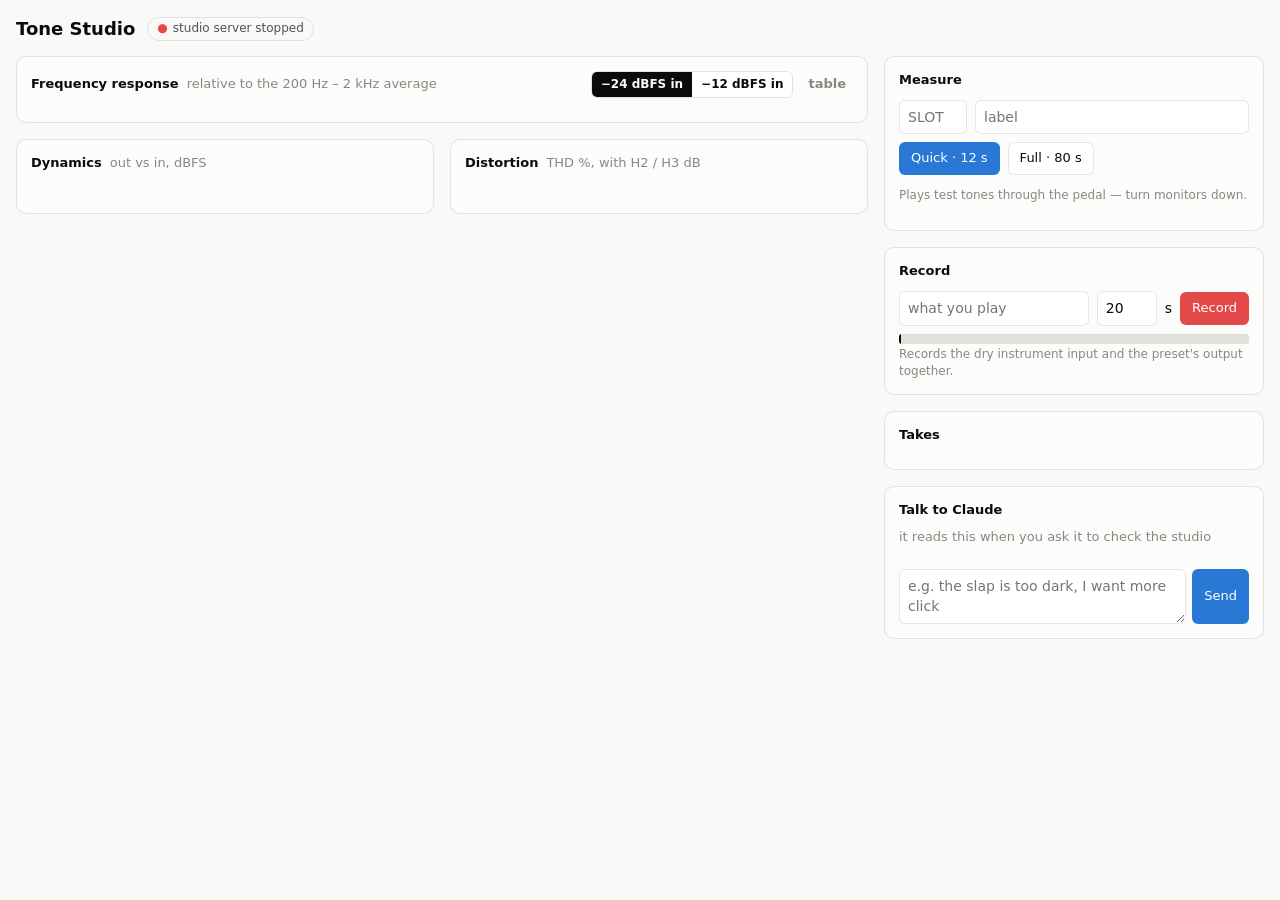
==== tools/studio.html @ b42159a2 "Add a local studio page for working on tones together `cli.py studio` serves a page on localhost whe" ====
<!doctype html>
<html lang="en">
<head>
<meta charset="utf-8">
<meta name="viewport" content="width=device-width, initial-scale=1">
<title>Anagram Tone Studio</title>
<style>
:root {
  color-scheme: light;
  --page: #f9f9f7;
  --surface: #fcfcfb;
  --raised: #ffffff;
  --ink: #0b0b0b;
  --ink-2: #52514e;
  --muted: #898781;
  --grid: #e1e0d9;
  --axis: #c3c2b7;
  --border: rgba(11,11,11,0.10);
  --accent: #2a78d6;
  --danger: #e34948;
  --good: #006300;
  --s1: #2a78d6; --s2: #eb6834; --s3: #1baf7a; --s4: #eda100;
  --bubble-user: #e8f1fc;
  --bubble-claude: #f1f0ec;
}
@media (prefers-color-scheme: dark) {
  :root:where(:not([data-theme="light"])) {
    color-scheme: dark;
    --page: #0d0d0d; --surface: #1a1a19; --raised: #222221;
    --ink: #ffffff; --ink-2: #c3c2b7; --muted: #898781;
    --grid: #2c2c2a; --axis: #383835; --border: rgba(255,255,255,0.10);
    --accent: #3987e5; --danger: #e66767; --good: #0ca30c;
    --s1: #3987e5; --s2: #d95926; --s3: #199e70; --s4: #c98500;
    --bubble-user: #1c3350; --bubble-claude: #2a2a28;
  }
}
:root[data-theme="dark"] {
  color-scheme: dark;
  --page: #0d0d0d; --surface: #1a1a19; --raised: #222221;
  --ink: #ffffff; --ink-2: #c3c2b7; --muted: #898781;
  --grid: #2c2c2a; --axis: #383835; --border: rgba(255,255,255,0.10);
  --accent: #3987e5; --danger: #e66767; --good: #0ca30c;
  --s1: #3987e5; --s2: #d95926; --s3: #199e70; --s4: #c98500;
  --bubble-user: #1c3350; --bubble-claude: #2a2a28;
}
* { box-sizing: border-box; }
body { margin: 0; background: var(--page); color: var(--ink);
  font: 14px/1.45 system-ui, -apple-system, "Segoe UI", sans-serif; }
.wrap { max-width: 1400px; margin: 0 auto; padding: 16px; }
header { display: flex; align-items: center; gap: 12px; flex-wrap: wrap; margin-bottom: 14px; }
header h1 { font-size: 18px; margin: 0; font-weight: 650; }
.pill { font-size: 12px; padding: 2px 9px; border-radius: 99px; border: 1px solid var(--border); color: var(--ink-2); }
.pill.ok::before, .pill.bad::before { content: "●"; margin-right: 5px; }
.pill.ok::before { color: var(--good); } .pill.bad::before { color: var(--danger); }
.job { flex: 1; min-width: 220px; display: flex; align-items: center; gap: 10px; color: var(--ink-2); font-size: 13px; }
.bar { flex: 1; height: 4px; background: var(--grid); border-radius: 2px; overflow: hidden; max-width: 260px; }
.bar > i { display: block; height: 100%; background: var(--accent); width: 0; transition: width .25s; }
.grid { display: grid; grid-template-columns: minmax(0, 1fr) 380px; gap: 16px; align-items: start; }
.grid > *, .two > * { min-width: 0; }
.scroll { overflow-x: auto; }
@media (max-width: 980px) { .grid { grid-template-columns: 1fr; } }
.card { background: var(--surface); border: 1px solid var(--border); border-radius: 10px; padding: 14px; margin-bottom: 16px; }
.card h2 { font-size: 13px; margin: 0 0 10px; font-weight: 650; display: flex; align-items: center; gap: 8px; flex-wrap: wrap; }
.card h2 .sub { font-weight: 400; color: var(--muted); }
.row { display: flex; gap: 8px; align-items: center; flex-wrap: wrap; }
input, textarea, select { font: inherit; color: var(--ink); background: var(--raised); border: 1px solid var(--border);
  border-radius: 6px; padding: 6px 8px; min-width: 0; }
input.slot { width: 68px; text-transform: uppercase; }
input.secs { width: 60px; }
button { font: inherit; font-size: 13px; border: 1px solid var(--border); background: var(--raised); color: var(--ink);
  border-radius: 6px; padding: 6px 11px; cursor: pointer; }
button.primary { background: var(--accent); color: #fff; border-color: transparent; }
button.rec { background: var(--danger); color: #fff; border-color: transparent; }
button:disabled { opacity: .45; cursor: default; }
button.ghost { border-color: transparent; background: transparent; color: var(--muted); padding: 2px 6px; }
.seg { display: inline-flex; border: 1px solid var(--border); border-radius: 6px; overflow: hidden; }
.seg button { border: 0; border-radius: 0; padding: 4px 9px; font-size: 12px; }
.seg button.on { background: var(--ink); color: var(--surface); }
.chart { position: relative; width: 100%; }
.chart svg { display: block; width: 100%; height: auto; overflow: visible; }
.tip { position: absolute; pointer-events: none; background: var(--raised); border: 1px solid var(--border);
  border-radius: 6px; padding: 6px 9px; font-size: 12px; box-shadow: 0 4px 14px rgba(0,0,0,.12); white-space: nowrap; z-index: 2; }
.tip b { font-variant-numeric: tabular-nums; }
.legend { display: flex; flex-direction: column; gap: 2px; margin-top: 10px; max-height: 220px; overflow: auto; }
.legend label { display: flex; align-items: center; gap: 8px; font-size: 13px; padding: 3px 4px; border-radius: 5px; cursor: pointer; }
.legend label:hover { background: var(--page); }
.legend .sw { width: 18px; height: 0; border-top: 2px solid var(--muted); flex: none; }
.legend .sw.dash { border-top-style: dashed; }
.legend .meta { color: var(--muted); font-size: 12px; margin-left: auto; white-space: nowrap; }
@media (max-width: 560px) { .legend .meta { display: none; } }
td.lv { white-space: nowrap; }
.legend input { margin: 0; }
.two { display: grid; grid-template-columns: minmax(0, 1fr) minmax(0, 1fr); gap: 16px; }
@media (max-width: 720px) { .two { grid-template-columns: 1fr; } }
table { border-collapse: collapse; width: 100%; font-size: 12px; font-variant-numeric: tabular-nums; }
th, td { padding: 4px 6px; text-align: right; border-bottom: 1px solid var(--grid); }
th:first-child, td:first-child { text-align: left; color: var(--ink-2); }
th { color: var(--muted); font-weight: 500; }
.facts { display: grid; grid-template-columns: auto 1fr; gap: 3px 12px; font-size: 13px; }
.facts dt { color: var(--muted); } .facts dd { margin: 0; font-variant-numeric: tabular-nums; }
.meter { height: 10px; background: var(--grid); border-radius: 3px; position: relative; overflow: hidden; margin: 8px 0 2px; }
.meter i { position: absolute; left: 0; top: 0; bottom: 0; background: var(--s3); width: 0; transition: width .08s; }
.meter b { position: absolute; top: 0; bottom: 0; width: 2px; background: var(--ink); left: 0; }
.hint { color: var(--muted); font-size: 12px; }
.take { border-top: 1px solid var(--grid); padding: 10px 0; }
.take:first-child { border-top: 0; padding-top: 0; }
.take .t { display: flex; align-items: baseline; gap: 8px; }
.take .t strong { font-weight: 600; }
.take audio { width: 100%; height: 32px; margin-top: 4px; }
.take .lines { font-size: 12px; color: var(--ink-2); margin-top: 4px; }
.take .lines div { margin: 1px 0; }
.chat { display: flex; flex-direction: column; gap: 6px; max-height: 360px; overflow: auto; padding: 2px; }
.msg { max-width: 88%; padding: 7px 10px; border-radius: 10px; font-size: 13px; white-space: pre-wrap; word-break: break-word; }
.msg.user { align-self: flex-end; background: var(--bubble-user); }
.msg.claude { align-self: flex-start; background: var(--bubble-claude); }
.msg.system { align-self: center; color: var(--muted); font-size: 12px; background: transparent; padding: 2px; }
.msg .who { display: block; font-size: 11px; color: var(--muted); margin-bottom: 2px; }
.compose { display: flex; gap: 6px; margin-top: 8px; }
.compose textarea { flex: 1; resize: vertical; min-height: 38px; }
.empty { color: var(--muted); font-size: 13px; padding: 18px 0; text-align: center; }
.sr { position: absolute; width: 1px; height: 1px; overflow: hidden; clip: rect(0 0 0 0); }
</style>
</head>
<body>
<div class="wrap">
  <header>
    <h1>Tone Studio</h1>
    <span class="pill" id="dev">checking…</span>
    <div class="job" id="job"></div>
  </header>

  <div class="grid">
    <main>
      <section class="card">
        <h2>Frequency response <span class="sub">relative to the 200 Hz – 2 kHz average</span>
          <span style="margin-left:auto" class="row">
            <span class="seg" id="lvl"><button data-l="0" class="on">−24 dBFS in</button><button data-l="1">−12 dBFS in</button></span>
            <button class="ghost" id="tbl">table</button>
          </span>
        </h2>
        <div class="chart" id="fr"></div>
        <div id="frtable" hidden></div>
        <div class="legend" id="legend"></div>
      </section>

      <section class="two">
        <div class="card">
          <h2>Dynamics <span class="sub">out vs in, dBFS</span> <span class="sub" id="dyn-name" style="margin-left:auto"></span></h2>
          <div class="chart" id="dyn"></div>
          <dl class="facts" id="dyn-facts"></dl>
        </div>
        <div class="card">
          <h2>Distortion <span class="sub">THD %, with H2 / H3 dB</span></h2>
          <div id="dist"></div>
          <p class="hint" id="dist-note"></p>
        </div>
      </section>
    </main>

    <aside>
      <section class="card">
        <h2>Measure</h2>
        <div class="row">
          <input class="slot" id="slot" placeholder="slot" title="Load this slot first, e.g. 18C. Empty = whatever is playing">
          <input id="mlabel" placeholder="label" style="flex:1">
        </div>
        <div class="row" style="margin-top:8px">
          <button class="primary" id="mquick">Quick · 12 s</button>
          <button id="mfull">Full · 80 s</button>
        </div>
        <p class="hint">Plays test tones through the pedal — turn monitors down.</p>
      </section>

      <section class="card">
        <h2>Record</h2>
        <div class="row">
          <input id="tlabel" placeholder="what you play" style="flex:1">
          <input class="secs" id="secs" type="number" min="2" max="120" value="20"> s
          <button class="rec" id="recbtn">Record</button>
        </div>
        <div class="meter" aria-hidden="true"><i id="mrms"></i><b id="mpeak"></b></div>
        <div class="hint" id="meterval">Records the dry instrument input and the preset's output together.</div>
      </section>

      <section class="card">
        <h2>Takes</h2>
        <div id="takes"></div>
      </section>

      <section class="card">
        <h2>Talk to Claude <span class="sub">it reads this when you ask it to check the studio</span></h2>
        <div class="chat" id="chat"></div>
        <div class="compose">
          <textarea id="say" placeholder="e.g. the slap is too dark, I want more click"></textarea>
          <button class="primary" id="send">Send</button>
        </div>
      </section>
    </aside>
  </div>
</div>

<script>
const BANDS = [30,40,60,80,100,125,160,200,250,315,400,500,630,800,1000,1250,1600,2000,2500,3150,4000,5000,6300,8000,10000,12500,16000];
const COLORS = ["--s1","--s2","--s3","--s4"];
const MAX_SHOWN = 4;
let S = { measurements: [], takes: [], targets: [], messages: [] };
let shown = [];            // ids of series on the chart, in the order they were picked
const colorOf = {};        // id -> color slot; follows the series, not its rank
let level = 0, focusId = null, lastKeys = {};

const $ = (id) => document.getElementById(id);
const css = (v) => getComputedStyle(document.documentElement).getPropertyValue(v).trim();
const fmtHz = (f) => f >= 1000 ? (f / 1000) + "k" : String(f);
const esc = (s) => String(s ?? "").replace(/[&<>"]/g, c => ({ "&": "&amp;", "<": "&lt;", ">": "&gt;", '"': "&quot;" }[c]));
const ago = (t) => { const s = Date.now() / 1000 - t; return s < 90 ? "just now" : s < 5400 ? Math.round(s / 60) + " min ago" : new Date(t * 1000).toLocaleString(); };

async function api(path, body) {
  const r = await fetch(path, body ? { method: "POST", headers: { "Content-Type": "application/json" }, body: JSON.stringify(body) } : {});
  return r.json();
}

function ref(g) { const k = BANDS.filter(f => f >= 200 && f <= 2000 && g[f] != null); return k.reduce((a, f) => a + g[f], 0) / k.length; }

// Every curve the chart can show, as {id, name, kind, by, values{band:dB}}
function series() {
  const out = [];
  for (const m of S.measurements) {
    const r = m.report.response[Math.min(level, m.report.response.length - 1)];
    const r0 = ref(r.gainDb);
    const v = {}; BANDS.forEach(f => v[f] = r.gainDb[f] - r0);
    out.push({ id: m.id, name: m.label, kind: "measured", by: m.by, t: m.created, values: v, slot: m.slot });
  }
  for (const t of S.takes) {
    const g = t.analysis && t.analysis.playedGainDb; if (!g) continue;
    const v = {}; BANDS.forEach(f => v[f] = g[f]);
    out.push({ id: t.id, name: t.label, kind: "played", by: t.by, t: t.created, values: v, slot: t.slot });
  }
  for (const t of S.targets) {
    const r0 = ref(t.gainDb); const v = {}; BANDS.forEach(f => v[f] = t.gainDb[f] - r0);
    out.push({ id: t.id, name: t.name, kind: "target", note: t.note, t: t.created, values: v });
  }
  return out;
}

function pickColor(id) {
  if (colorOf[id]) return colorOf[id];
  const used = new Set(shown.filter(x => x !== id).map(x => colorOf[x]));
  colorOf[id] = COLORS.find(c => !used.has(c)) || COLORS[0];
  return colorOf[id];
}

// ---------- frequency response chart ----------
function drawFR() {
  const box = $("fr"); const W = Math.max(box.clientWidth, 320), H = Math.round(Math.min(380, W * 0.5));
  const m = { l: 40, r: 12, t: 10, b: 26 }, iw = W - m.l - m.r, ih = H - m.t - m.b;
  const lo = Math.log10(25), hi = Math.log10(18000), y0 = -36, y1 = 18;
  const x = f => m.l + (Math.log10(f) - lo) / (hi - lo) * iw;
  const y = d => m.t + (y1 - Math.max(y0, Math.min(y1, d))) / (y1 - y0) * ih;
  const all = series(); const vis = shown.map(id => all.find(s => s.id === id)).filter(Boolean);
  let g = `<svg viewBox="0 0 ${W} ${H}" role="img" aria-label="Frequency response chart">`;
  const step = ih < 220 ? 12 : 6;
  for (let d = y0; d <= y1; d += step) g += `<line x1="${m.l}" x2="${W - m.r}" y1="${y(d)}" y2="${y(d)}" stroke="${css(d === 0 ? "--axis" : "--grid")}" stroke-width="1"/><text x="${m.l - 6}" y="${y(d) + 4}" text-anchor="end" font-size="11" fill="${css("--muted")}">${d > 0 ? "+" + d : d}</text>`;
  for (const f of [30, 50, 100, 200, 500, 1000, 2000, 5000, 10000]) g += `<line x1="${x(f)}" x2="${x(f)}" y1="${m.t}" y2="${m.t + ih}" stroke="${css("--grid")}"/><text x="${x(f)}" y="${H - 8}" text-anchor="middle" font-size="11" fill="${css("--muted")}">${fmtHz(f)}</text>`;
  g += `<text x="${W - m.r}" y="${H - 8}" text-anchor="end" font-size="11" fill="${css("--muted")}">Hz</text>`;
  for (const s of vis) {
    const pts = BANDS.filter(f => s.values[f] != null).map(f => `${x(f).toFixed(1)},${y(s.values[f]).toFixed(1)}`).join(" ");
    const col = s.kind === "target" ? css("--ink-2") : css(pickColor(s.id));
    g += `<polyline points="${pts}" fill="none" stroke="${col}" stroke-width="2" stroke-linejoin="round" stroke-linecap="round" ${s.kind === "target" ? 'stroke-dasharray="6 5"' : s.kind === "played" ? 'stroke-dasharray="2 4"' : ""}/>`;
  }
  // direct labels at the right end when few series
  if (vis.length && vis.length <= 4) {
    const placed = [];
    for (const s of vis) {
      const f = [...BANDS].reverse().find(b => s.values[b] != null && b <= 12500); if (!f) continue;
      let yy = y(s.values[f]); while (placed.some(p => Math.abs(p - yy) < 13)) yy += 13; placed.push(yy);
      g += `<text x="${x(f) + 4}" y="${yy - 8}" font-size="11" fill="${css("--ink-2")}" text-anchor="end" stroke="${css("--surface")}" stroke-width="4" paint-order="stroke" stroke-linejoin="round">${esc(s.name).slice(0, 22)}</text>`;
    }
  }
  g += `<line id="xh" y1="${m.t}" y2="${m.t + ih}" stroke="${css("--ink-2")}" stroke-width="1" visibility="hidden"/>`;
  g += `<rect x="${m.l}" y="${m.t}" width="${iw}" height="${ih}" fill="transparent" id="hit"/></svg>`;
  if (!vis.length) g += `<div class="empty" style="position:absolute;inset:0;display:flex;align-items:center;justify-content:center">Measure something, or tick a curve below.</div>`;
  box.innerHTML = g + `<div class="tip" id="tip" hidden></div>`;
  const hit = box.querySelector("#hit"), xh = box.querySelector("#xh"), tip = box.querySelector("#tip");
  hit.addEventListener("pointermove", e => {
    if (!vis.length) return;
    const rect = box.querySelector("svg").getBoundingClientRect(), sx = (e.clientX - rect.left) * W / rect.width;
    const f = BANDS.reduce((a, b) => Math.abs(x(b) - sx) < Math.abs(x(a) - sx) ? b : a);
    xh.setAttribute("x1", x(f)); xh.setAttribute("x2", x(f)); xh.setAttribute("visibility", "visible");
    tip.innerHTML = `<div style="color:${css("--muted")};margin-bottom:3px">${fmtHz(f)} Hz</div>` + vis.map(s =>
      `<div><span style="display:inline-block;width:12px;border-top:2px ${s.kind === "measured" ? "solid" : "dashed"} ${s.kind === "target" ? css("--ink-2") : css(pickColor(s.id))};vertical-align:middle;margin-right:6px"></span>${esc(s.name).slice(0, 24)} <b>${s.values[f] == null ? "–" : (s.values[f] > 0 ? "+" : "") + s.values[f].toFixed(1) + " dB"}</b></div>`).join("");
    tip.hidden = false;
    const px = x(f) * rect.width / W; tip.style.left = Math.min(px + 12, rect.width - tip.offsetWidth - 4) + "px"; tip.style.top = "8px";
  });
  hit.addEventListener("pointerleave", () => { xh.setAttribute("visibility", "hidden"); tip.hidden = true; });
  // table view
  $("frtable").innerHTML = vis.length ? `<div style="overflow-x:auto"><table><tr><th>Hz</th>${vis.map(s => `<th>${esc(s.name).slice(0, 14)}</th>`).join("")}</tr>${BANDS.map(f => `<tr><td>${fmtHz(f)}</td>${vis.map(s => `<td>${s.values[f] == null ? "–" : s.values[f].toFixed(1)}</td>`).join("")}</tr>`).join("")}</table></div>` : "";
}

function drawLegend() {
  const all = series().sort((a, b) => b.t - a.t);
  if (!all.length) { $("legend").innerHTML = ""; return; }
  $("legend").innerHTML = all.map(s => {
    const on = shown.includes(s.id);
    const col = on ? (s.kind === "target" ? css("--ink-2") : css(pickColor(s.id))) : css("--axis");
    const kind = s.kind === "target" ? "target" : s.kind === "played" ? "played take" : "measured";
    return `<label title="${esc(s.note || "")}"><input type="checkbox" data-id="${s.id}" ${on ? "checked" : ""}>
      <span class="sw ${s.kind !== "measured" ? "dash" : ""}" style="border-top-color:${col}"></span>
      <span>${esc(s.name)}</span><span class="meta">${kind}${s.by ? " · " + s.by : ""} · ${ago(s.t)}</span></label>`;
  }).join("");
  $("legend").querySelectorAll("input").forEach(cb => cb.onchange = () => {
    const id = cb.dataset.id;
    if (cb.checked) { shown.push(id); if (shown.length > MAX_SHOWN) shown.shift(); }
    else shown = shown.filter(x => x !== id);
    if (S.measurements.some(m => m.id === id) && cb.checked) focusId = id;
    render(true);
  });
}

// ---------- dynamics & distortion for the focused measurement ----------
function focused() {
  const full = S.measurements.filter(m => m.report.dynamics);
  return full.find(m => m.id === focusId) || full[full.length - 1];
}

function drawDetail() {
  const m = focused();
  if (!m) { $("dyn").innerHTML = `<div class="empty">Run a full measurement.</div>`; $("dyn-facts").innerHTML = ""; $("dist").innerHTML = ""; $("dyn-name").textContent = ""; $("dist-note").textContent = ""; return; }
  $("dyn-name").textContent = m.label;
  const d = m.report.dynamics, curve = d.staticCurve;
  const W = Math.max($("dyn").clientWidth, 260), H = Math.round(W * 0.62), mg = { l: 36, r: 10, t: 8, b: 26 };
  const iw = W - mg.l - mg.r, ih = H - mg.t - mg.b, lo = -60, hi = 0;
  const X = v => mg.l + (v - lo) / (hi - lo) * iw, Y = v => mg.t + (hi - Math.max(lo, Math.min(hi, v))) / (hi - lo) * ih;
  let g = `<svg viewBox="0 0 ${W} ${H}" role="img" aria-label="Output level against input level">`;
  for (let v = lo; v <= hi; v += 12) g += `<line x1="${mg.l}" x2="${W - mg.r}" y1="${Y(v)}" y2="${Y(v)}" stroke="${css("--grid")}"/><text x="${mg.l - 5}" y="${Y(v) + 4}" font-size="11" text-anchor="end" fill="${css("--muted")}">${v}</text><line x1="${X(v)}" x2="${X(v)}" y1="${mg.t}" y2="${mg.t + ih}" stroke="${css("--grid")}"/><text x="${X(v)}" y="${H - 8}" font-size="11" text-anchor="middle" fill="${css("--muted")}">${v}</text>`;
  const off = curve.length ? curve[Math.floor(curve.length / 3)].outDbfs - curve[Math.floor(curve.length / 3)].inDbfs : 0;
  g += `<line x1="${X(lo)}" y1="${Y(lo + off)}" x2="${X(hi)}" y2="${Y(hi + off)}" stroke="${css("--axis")}" stroke-dasharray="4 4"/>`;
  g += `<polyline points="${curve.map(c => `${X(c.inDbfs)},${Y(c.outDbfs)}`).join(" ")}" fill="none" stroke="${css("--s1")}" stroke-width="2" stroke-linejoin="round"/>`;
  g += curve.map(c => `<circle cx="${X(c.inDbfs)}" cy="${Y(c.outDbfs)}" r="4" fill="${css("--s1")}" stroke="${css("--surface")}" stroke-width="2"><title>in ${c.inDbfs} → out ${c.outDbfs.toFixed(1)} dBFS</title></circle>`).join("");
  g += `</svg>`;
  $("dyn").innerHTML = g;
  const resp = m.report.response[0];
  $("dyn-facts").innerHTML = [
    ["Saturation", d.saturationDb != null ? `${d.saturationDb} dB lost instantly on a 20 dB jump` : "–"],
    ["Compression", d.compressionDb != null ? `${d.compressionDb} dB more over time` + (d.attackMs != null ? ` · attack ${d.attackMs} ms · release ${d.releaseMs} ms` : "") : "–"],
    ["Reverb", resp.rt60s ? `RT60 ${resp.rt60s} s` : "–"],
    ["Noise", `${m.report.noise.wetDbfs} dBFS at the output`],
  ].map(([k, v]) => `<dt>${k}</dt><dd>${v}</dd>`).join("") + `<dt></dt><dd class="hint">dashed line = unity, so the curve bending under it is compression or clipping</dd>`;
  const dist = m.report.distortion || [];
  const levels = [...new Set(dist.map(x => x.levelDbfs))], freqs = [...new Set(dist.map(x => x.freqHz))];
  $("dist").innerHTML = dist.length ? `<div class="scroll"><table><tr><th>in dBFS</th>${freqs.map(f => `<th>${fmtHz(f)} Hz</th>`).join("")}</tr>${levels.map(l => `<tr><td class="lv">${l}</td>${freqs.map(f => { const c = dist.find(x => x.freqHz === f && x.levelDbfs === l); return `<td title="H2 ${c.h2Db} dB · H3 ${c.h3Db} dB · even−odd ${c.evenOddDb} dB">${c.thdPct.toFixed(1)}%<br><span style="color:${css("--muted")}">${c.h2Db}/${c.h3Db}</span></td>`; }).join("")}</tr>`).join("")}</table></div>` : "";
  const loud = dist.filter(x => x.levelDbfs === levels[levels.length - 1]);
  const bal = loud.length ? loud.reduce((a, x) => a + x.evenOddDb, 0) / loud.length : 0;
  $("dist-note").textContent = dist.length ? `Driven hard it leans ${bal > 3 ? "even-order — warm, tube-like" : bal < -3 ? "odd-order — hard, fuzz/clip-like" : "neither way"} (${bal > 0 ? "+" : ""}${bal.toFixed(1)} dB). Measured at the output, so EQ after the drive tilts these.` : "";
}

// ---------- takes ----------
function drawTakes() {
  if (!S.takes.length) { $("takes").innerHTML = `<div class="empty">Record yourself playing, then reamp that take through other presets to compare them on the same performance.</div>`; return; }
  $("takes").innerHTML = [...S.takes].reverse().map(t => {
    const a = t.analysis || {}, lines = [];
    if (a.dryPeakDbfs != null) lines.push(`Playing peaks ${a.dryPeakDbfs} dBFS, average ${a.dryRmsDbfs}`);
    if (a.dryCrestDb != null) lines.push(`Transient ${(a.dryCrestDb - a.wetCrestDb).toFixed(1)} dB squashed (crest ${a.dryCrestDb} → ${a.wetCrestDb})`);
    if (a.levelModulation) lines.push(a.levelModulation.rateHz ? `Level moves at ${a.levelModulation.rateHz} Hz by ${a.levelModulation.depthDb} dB` : "No tremolo-like movement");
    if (a.octaveDownDb != null) lines.push(a.octaveDownDb <= -30 || (a.octaveDownAddedDb ?? 99) < 10 ? "Nothing added an octave below" : `Octave below at ${a.octaveDownDb} dB (+${a.octaveDownAddedDb} over dry)`);
    if (a.tailMs != null) lines.push(`Tail ${a.tailMs} ms after the last note${a.tailMs > 250 ? " — delay or reverb" : ""}`);
    const own = t.files.dry && t.files.dry.startsWith("takes/" + t.id);
    const audio = (k, label) => t.files[k] ? `<div class="hint">${label}</div><audio controls preload="none" src="/files/${t.files[k]}"></audio>` : "";
    return `<div class="take" data-id="${t.id}">
      <div class="t"><strong>${esc(t.label)}</strong><span class="hint">${own ? "recorded" : "reamped" + (t.slot ? " through " + esc(t.slot) : "")} · ${t.by} · ${ago(t.created)}</span>
        <button class="ghost" style="margin-left:auto" data-del="${t.id}" title="Delete">✕</button></div>
      ${audio("dry", "dry")}${audio("wet", own ? "wet (as recorded)" : "wet")}
      <div class="lines">${lines.map(l => `<div>${esc(l)}</div>`).join("")}</div>
      ${own ? `<div class="row" style="margin-top:6px"><input class="slot" placeholder="slot" data-slotfor="${t.id}"><button data-reamp="${t.id}">Reamp through</button></div>` : ""}
    </div>`;
  }).join("");
  $("takes").querySelectorAll("[data-reamp]").forEach(b => b.onclick = async () => {
    const id = b.dataset.reamp, slot = $("takes").querySelector(`[data-slotfor="${id}"]`).value.trim().toUpperCase();
    const src = S.takes.find(t => t.id === id);
    const r = await api("/api/reamp", { take: id, slot, label: `${src.label} → ${slot || "current"}` }); if (r.error) alert(r.error); poll();
  });
  $("takes").querySelectorAll("[data-del]").forEach(b => b.onclick = async () => { if (confirm("Delete this take?")) { await api("/api/delete", { kind: "takes", id: b.dataset.del }); poll(); } });
}

// ---------- chat ----------
function drawChat() {
  const el = $("chat"), atBottom = el.scrollHeight - el.scrollTop - el.clientHeight < 30;
  el.innerHTML = S.messages.length ? S.messages.map(m => `<div class="msg ${m.from}"><span class="who">${m.from === "user" ? "you" : m.from} · ${ago(m.ts)}</span>${esc(m.text)}</div>`).join("")
    : `<div class="empty">Ask for a change here, then tell Claude Code to check the studio.</div>`;
  if (atBottom) el.scrollTop = el.scrollHeight;
}

// ---------- status & polling ----------
function drawStatus() {
  const d = S.device || {};
  $("dev").className = "pill " + (d.audio ? "ok" : "bad"); $("dev").textContent = d.audio ? "Anagram connected" : "Anagram not found";
  const j = S.job, busy = j && !j.done;
  ["mquick", "mfull", "recbtn"].forEach(id => $(id).disabled = busy || !d.audio);
  document.querySelectorAll("[data-reamp]").forEach(b => b.disabled = busy || !d.audio);
  if (!j) { $("job").innerHTML = ""; }
  else {
    const el = (Date.now() / 1000 - j.started), pct = j.done ? 100 : Math.min(97, el / j.expect * 100);
    const what = j.kind === "capture" ? `Recording “${esc(j.label)}” — play now` : `${j.kind === "measure" ? "Measuring" : "Reamping"} “${esc(j.label)}”`;
    $("job").innerHTML = j.error ? `<span style="color:${css("--danger")}">${esc(j.error)}</span>` : j.done ? `Done: ${esc(j.label)}` :
      `<span>${what} · ${Math.max(0, Math.round(j.expect - el))} s</span><span class="bar"><i style="width:${pct}%"></i></span>`;
  }
  const lv = S.live;
  if (lv) {
    const w = v => Math.max(0, Math.min(100, (v + 60) / 60 * 100));
    $("mrms").style.width = w(lv.rmsDb) + "%"; $("mpeak").style.left = w(lv.peakDb) + "%";
    $("meterval").textContent = `Input peak ${lv.peakDb} dBFS · average ${lv.rmsDb} dBFS` + (lv.peakDb > -3 ? " — close to clipping" : "");
  } else { $("mrms").style.width = "0"; $("mpeak").style.left = "0"; }
}

function render(force) {
  const keys = {
    data: S.measurements.map(m => m.id).join() + "|" + S.takes.map(t => t.id).join() + "|" + S.targets.map(t => t.id + t.created).join(),
    msgs: S.messages.length + (S.messages.length ? S.messages[S.messages.length - 1].id : ""),
  };
  if (force || keys.data !== lastKeys.data) {
    // newly arrived measurements and targets join the chart on their own
    if (lastKeys.data !== undefined) {
      const fresh = [...S.measurements, ...S.targets].filter(x => !lastKeys.ids.has(x.id));
      for (const f of fresh) { if (!shown.includes(f.id)) { shown.push(f.id); if (shown.length > MAX_SHOWN) shown.shift(); } if (S.measurements.includes(f)) focusId = f.id; }
    } else {
      const latest = [...S.measurements].slice(-2).map(m => m.id); shown = [...latest, ...S.targets.slice(-1).map(t => t.id)];
    }
    lastKeys.ids = new Set([...S.measurements, ...S.takes, ...S.targets].map(x => x.id));
    drawLegend(); drawFR(); drawDetail();
    if (force !== true || keys.data !== lastKeys.data) drawTakes();
  }
  if (keys.msgs !== lastKeys.msgs) drawChat();
  lastKeys.data = keys.data; lastKeys.msgs = keys.msgs;
  drawStatus();
}

let timer;
async function poll() {
  clearTimeout(timer);
  try { S = await api("/api/state"); render(); }
  catch { $("dev").className = "pill bad"; $("dev").textContent = "studio server stopped"; }
  timer = setTimeout(poll, S.job && !S.job.done ? 250 : 1500);
}

// ---------- controls ----------
$("mquick").onclick = () => measure(true);
$("mfull").onclick = () => measure(false);
async function measure(quick) {
  const slot = $("slot").value.trim().toUpperCase();
  const r = await api("/api/measure", { quick, slot, label: $("mlabel").value.trim() });
  if (r.error) alert(r.error); $("mlabel").value = ""; poll();
}
$("recbtn").onclick = async () => {
  const r = await api("/api/capture", { seconds: +$("secs").value || 20, label: $("tlabel").value.trim() });
  if (r.error) alert(r.error); $("tlabel").value = ""; poll();
};
$("send").onclick = async () => {
  const t = $("say").value.trim(); if (!t) return;
  await api("/api/message", { text: t }); $("say").value = ""; poll();
};
$("say").addEventListener("keydown", e => { if (e.key === "Enter" && (e.metaKey || e.ctrlKey)) $("send").click(); });
$("lvl").querySelectorAll("button").forEach(b => b.onclick = () => {
  level = +b.dataset.l; $("lvl").querySelectorAll("button").forEach(x => x.classList.toggle("on", x === b)); drawFR();
});
$("tbl").onclick = () => { const t = $("frtable"); t.hidden = !t.hidden; $("tbl").textContent = t.hidden ? "table" : "chart only"; };
let rz; addEventListener("resize", () => { clearTimeout(rz); rz = setTimeout(() => { drawFR(); drawDetail(); }, 120); });
matchMedia("(prefers-color-scheme: dark)").addEventListener("change", () => render(true));
poll();
</script>
</body>
</html>
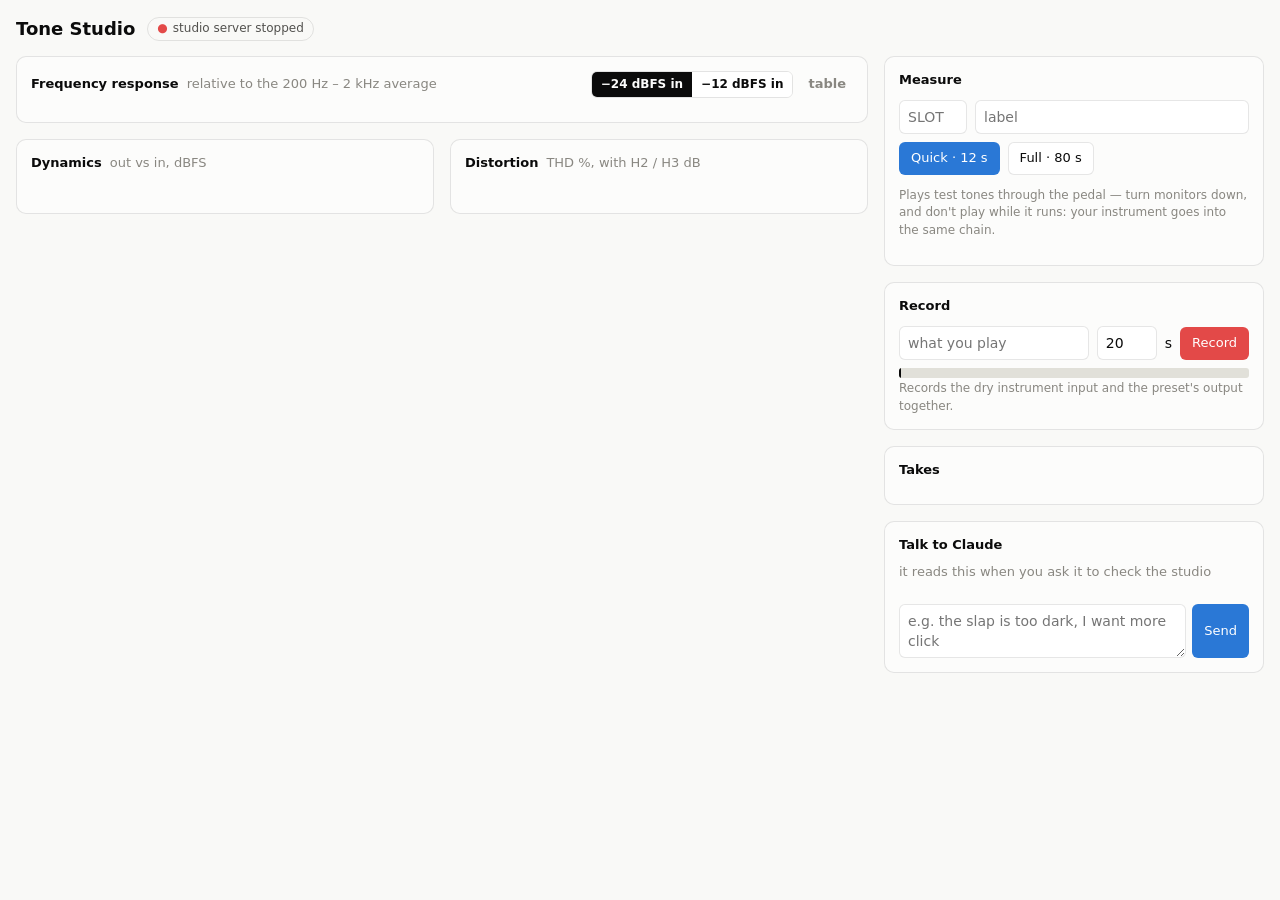
==== commit 7af2042d: "Judge played tone up to 65 dB below the loudest band A real bass DI sits 45-60 dB below its fundamen" ====
--- a/tools/studio.html
+++ b/tools/studio.html
@@ -168,7 +168,7 @@
           <button class="primary" id="mquick">Quick · 12 s</button>
           <button id="mfull">Full · 80 s</button>
         </div>
-        <p class="hint">Plays test tones through the pedal — turn monitors down.</p>
+        <p class="hint">Plays test tones through the pedal — turn monitors down, and don't play while it runs: your instrument goes into the same chain.</p>
       </section>
 
       <section class="card">
@@ -370,7 +370,7 @@
         <button class="ghost" style="margin-left:auto" data-del="${t.id}" title="Delete">✕</button></div>
       ${audio("dry", "dry")}${audio("wet", own ? "wet (as recorded)" : "wet")}
       <div class="lines">${lines.map(l => `<div>${esc(l)}</div>`).join("")}</div>
-      ${own ? `<div class="row" style="margin-top:6px"><input class="slot" placeholder="slot" data-slotfor="${t.id}"><button data-reamp="${t.id}">Reamp through</button></div>` : ""}
+      ${own ? `<div class="row" style="margin-top:6px"><input class="slot" placeholder="slot" data-slotfor="${t.id}"><button data-reamp="${t.id}">Reamp through</button><span class="hint">hands off the strings</span></div>` : ""}
     </div>`;
   }).join("");
   $("takes").querySelectorAll("[data-reamp]").forEach(b => b.onclick = async () => {
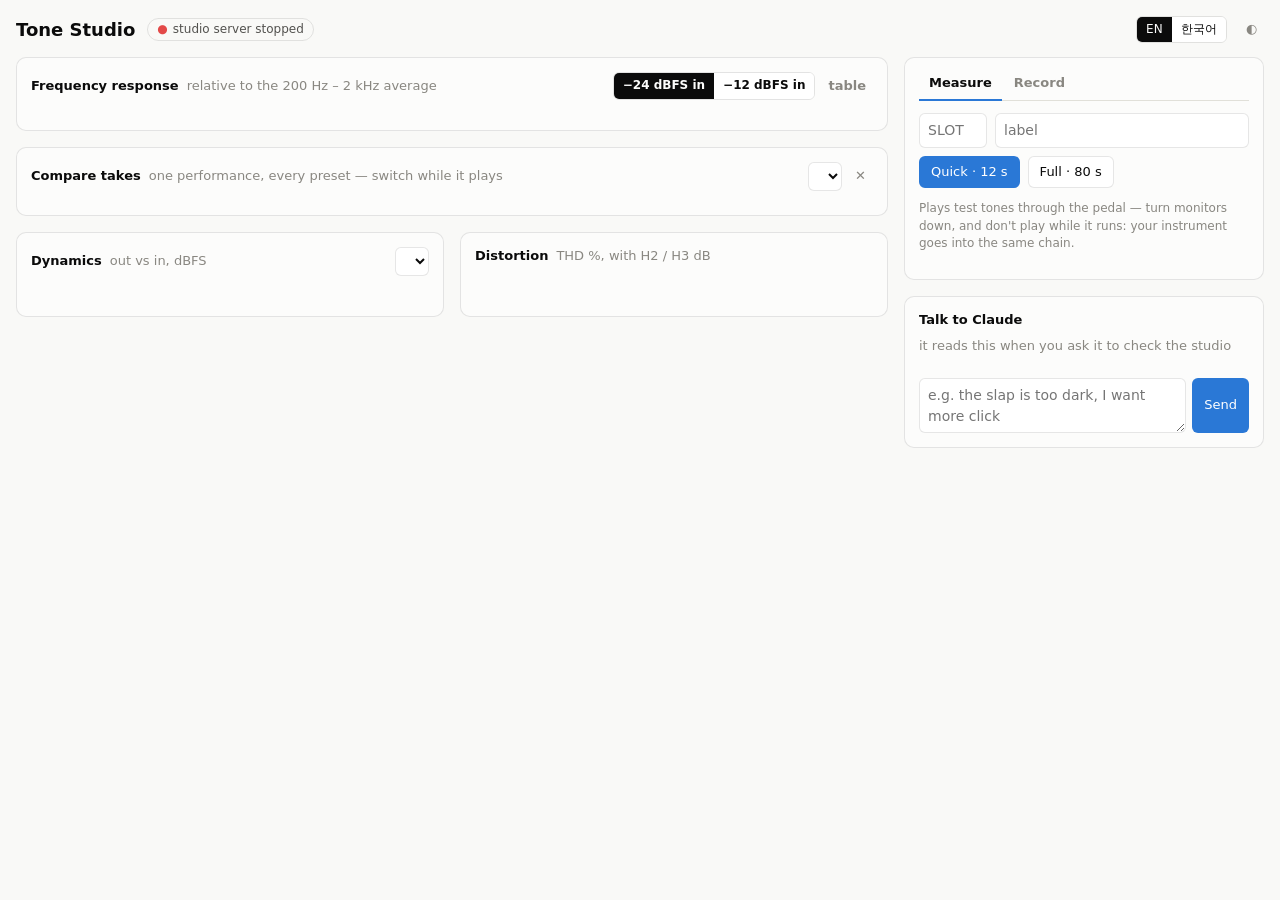
==== commit 0aef3cc7: "Studio: compare takes on one transport, English/Korean, tidier layout Reamps of a recording are grou" ====
--- a/tools/studio.html
+++ b/tools/studio.html
@@ -17,11 +17,13 @@
   --axis: #c3c2b7;
   --border: rgba(11,11,11,0.10);
   --accent: #2a78d6;
+  --accent-soft: #e8f1fc;
   --danger: #e34948;
   --good: #006300;
   --s1: #2a78d6; --s2: #eb6834; --s3: #1baf7a; --s4: #eda100;
   --bubble-user: #e8f1fc;
   --bubble-claude: #f1f0ec;
+  --wave: #c3c2b7;
 }
 @media (prefers-color-scheme: dark) {
   :root:where(:not([data-theme="light"])) {
@@ -29,9 +31,9 @@
     --page: #0d0d0d; --surface: #1a1a19; --raised: #222221;
     --ink: #ffffff; --ink-2: #c3c2b7; --muted: #898781;
     --grid: #2c2c2a; --axis: #383835; --border: rgba(255,255,255,0.10);
-    --accent: #3987e5; --danger: #e66767; --good: #0ca30c;
+    --accent: #3987e5; --accent-soft: #1c3350; --danger: #e66767; --good: #0ca30c;
     --s1: #3987e5; --s2: #d95926; --s3: #199e70; --s4: #c98500;
-    --bubble-user: #1c3350; --bubble-claude: #2a2a28;
+    --bubble-user: #1c3350; --bubble-claude: #2a2a28; --wave: #4a4a46;
   }
 }
 :root[data-theme="dark"] {
@@ -39,118 +41,164 @@
   --page: #0d0d0d; --surface: #1a1a19; --raised: #222221;
   --ink: #ffffff; --ink-2: #c3c2b7; --muted: #898781;
   --grid: #2c2c2a; --axis: #383835; --border: rgba(255,255,255,0.10);
-  --accent: #3987e5; --danger: #e66767; --good: #0ca30c;
+  --accent: #3987e5; --accent-soft: #1c3350; --danger: #e66767; --good: #0ca30c;
   --s1: #3987e5; --s2: #d95926; --s3: #199e70; --s4: #c98500;
-  --bubble-user: #1c3350; --bubble-claude: #2a2a28;
+  --bubble-user: #1c3350; --bubble-claude: #2a2a28; --wave: #4a4a46;
 }
 * { box-sizing: border-box; }
 body { margin: 0; background: var(--page); color: var(--ink);
-  font: 14px/1.45 system-ui, -apple-system, "Segoe UI", sans-serif; }
+  font: 14px/1.45 system-ui, -apple-system, "Segoe UI", "Apple SD Gothic Neo", "Malgun Gothic", sans-serif; }
 .wrap { max-width: 1400px; margin: 0 auto; padding: 16px; }
 header { display: flex; align-items: center; gap: 12px; flex-wrap: wrap; margin-bottom: 14px; }
 header h1 { font-size: 18px; margin: 0; font-weight: 650; }
-.pill { font-size: 12px; padding: 2px 9px; border-radius: 99px; border: 1px solid var(--border); color: var(--ink-2); }
+.pill { font-size: 12px; padding: 2px 9px; border-radius: 99px; border: 1px solid var(--border); color: var(--ink-2); white-space: nowrap; }
 .pill.ok::before, .pill.bad::before { content: "●"; margin-right: 5px; }
 .pill.ok::before { color: var(--good); } .pill.bad::before { color: var(--danger); }
-.job { flex: 1; min-width: 220px; display: flex; align-items: center; gap: 10px; color: var(--ink-2); font-size: 13px; }
+.job { flex: 1; min-width: 200px; display: flex; align-items: center; gap: 10px; color: var(--ink-2); font-size: 13px; }
 .bar { flex: 1; height: 4px; background: var(--grid); border-radius: 2px; overflow: hidden; max-width: 260px; }
 .bar > i { display: block; height: 100%; background: var(--accent); width: 0; transition: width .25s; }
-.grid { display: grid; grid-template-columns: minmax(0, 1fr) 380px; gap: 16px; align-items: start; }
+.grid { display: grid; grid-template-columns: minmax(0, 1fr) 360px; gap: 16px; align-items: start; }
 .grid > *, .two > * { min-width: 0; }
+aside { position: sticky; top: 16px; }
 .scroll { overflow-x: auto; }
-@media (max-width: 980px) { .grid { grid-template-columns: 1fr; } }
-.card { background: var(--surface); border: 1px solid var(--border); border-radius: 10px; padding: 14px; margin-bottom: 16px; }
+@media (max-width: 980px) { .grid { grid-template-columns: minmax(0, 1fr); } aside { position: static; } }
+.card { background: var(--surface); border: 1px solid var(--border); border-radius: 10px; padding: 14px; margin-bottom: 16px; min-width: 0; }
 .card h2 { font-size: 13px; margin: 0 0 10px; font-weight: 650; display: flex; align-items: center; gap: 8px; flex-wrap: wrap; }
 .card h2 .sub { font-weight: 400; color: var(--muted); }
+.card h2 .end { margin-left: auto; display: flex; gap: 6px; align-items: center; flex-wrap: wrap; }
 .row { display: flex; gap: 8px; align-items: center; flex-wrap: wrap; }
 input, textarea, select { font: inherit; color: var(--ink); background: var(--raised); border: 1px solid var(--border);
-  border-radius: 6px; padding: 6px 8px; min-width: 0; }
+  border-radius: 6px; padding: 6px 8px; min-width: 0; max-width: 100%; }
+select { padding: 5px 6px; }
 input.slot { width: 68px; text-transform: uppercase; }
 input.secs { width: 60px; }
 button { font: inherit; font-size: 13px; border: 1px solid var(--border); background: var(--raised); color: var(--ink);
-  border-radius: 6px; padding: 6px 11px; cursor: pointer; }
+  border-radius: 6px; padding: 6px 11px; cursor: pointer; white-space: nowrap; }
 button.primary { background: var(--accent); color: #fff; border-color: transparent; }
 button.rec { background: var(--danger); color: #fff; border-color: transparent; }
 button:disabled { opacity: .45; cursor: default; }
 button.ghost { border-color: transparent; background: transparent; color: var(--muted); padding: 2px 6px; }
-.seg { display: inline-flex; border: 1px solid var(--border); border-radius: 6px; overflow: hidden; }
+button.ghost:hover { color: var(--ink); }
+.seg { display: inline-flex; border: 1px solid var(--border); border-radius: 6px; overflow: hidden; flex: none; }
 .seg button { border: 0; border-radius: 0; padding: 4px 9px; font-size: 12px; }
 .seg button.on { background: var(--ink); color: var(--surface); }
+.tabs { display: flex; gap: 2px; border-bottom: 1px solid var(--grid); margin: -4px 0 12px; }
+.tabs button { border: 0; background: none; border-radius: 0; padding: 6px 10px; color: var(--muted); border-bottom: 2px solid transparent; margin-bottom: -1px; font-weight: 600; }
+.tabs button.on { color: var(--ink); border-bottom-color: var(--accent); }
 .chart { position: relative; width: 100%; }
 .chart svg { display: block; width: 100%; height: auto; overflow: visible; }
 .tip { position: absolute; pointer-events: none; background: var(--raised); border: 1px solid var(--border);
   border-radius: 6px; padding: 6px 9px; font-size: 12px; box-shadow: 0 4px 14px rgba(0,0,0,.12); white-space: nowrap; z-index: 2; }
 .tip b { font-variant-numeric: tabular-nums; }
-.legend { display: flex; flex-direction: column; gap: 2px; margin-top: 10px; max-height: 220px; overflow: auto; }
-.legend label { display: flex; align-items: center; gap: 8px; font-size: 13px; padding: 3px 4px; border-radius: 5px; cursor: pointer; }
+.chips { display: flex; gap: 4px; flex-wrap: wrap; margin-top: 10px; }
+.chips button { font-size: 12px; padding: 2px 9px; border-radius: 99px; }
+.chips button.on { background: var(--ink); color: var(--surface); border-color: transparent; }
+.legend { display: flex; flex-direction: column; gap: 1px; margin-top: 6px; max-height: 196px; overflow: auto; }
+.legend label { display: flex; align-items: center; gap: 8px; font-size: 13px; padding: 3px 4px; border-radius: 5px; cursor: pointer; min-width: 0; }
 .legend label:hover { background: var(--page); }
+.legend .name { overflow: hidden; text-overflow: ellipsis; white-space: nowrap; min-width: 0; }
 .legend .sw { width: 18px; height: 0; border-top: 2px solid var(--muted); flex: none; }
-.legend .sw.dash { border-top-style: dashed; }
+.legend .sw.dash { border-top-style: dashed; } .legend .sw.dot { border-top-style: dotted; }
 .legend .meta { color: var(--muted); font-size: 12px; margin-left: auto; white-space: nowrap; }
-@media (max-width: 560px) { .legend .meta { display: none; } }
-td.lv { white-space: nowrap; }
+.legend .x { visibility: hidden; }
+.legend label:hover .x { visibility: visible; }
+@media (max-width: 560px) { .legend .meta { display: none; } .legend .x { visibility: visible; } }
 .legend input { margin: 0; }
 .two { display: grid; grid-template-columns: minmax(0, 1fr) minmax(0, 1fr); gap: 16px; }
-@media (max-width: 720px) { .two { grid-template-columns: 1fr; } }
+@media (max-width: 720px) { .two { grid-template-columns: minmax(0, 1fr); } }
 table { border-collapse: collapse; width: 100%; font-size: 12px; font-variant-numeric: tabular-nums; }
 th, td { padding: 4px 6px; text-align: right; border-bottom: 1px solid var(--grid); }
 th:first-child, td:first-child { text-align: left; color: var(--ink-2); }
 th { color: var(--muted); font-weight: 500; }
+td.lv { white-space: nowrap; }
 .facts { display: grid; grid-template-columns: auto 1fr; gap: 3px 12px; font-size: 13px; }
 .facts dt { color: var(--muted); } .facts dd { margin: 0; font-variant-numeric: tabular-nums; }
 .meter { height: 10px; background: var(--grid); border-radius: 3px; position: relative; overflow: hidden; margin: 8px 0 2px; }
 .meter i { position: absolute; left: 0; top: 0; bottom: 0; background: var(--s3); width: 0; transition: width .08s; }
 .meter b { position: absolute; top: 0; bottom: 0; width: 2px; background: var(--ink); left: 0; }
 .hint { color: var(--muted); font-size: 12px; }
-.take { border-top: 1px solid var(--grid); padding: 10px 0; }
-.take:first-child { border-top: 0; padding-top: 0; }
-.take .t { display: flex; align-items: baseline; gap: 8px; }
-.take .t strong { font-weight: 600; }
-.take audio { width: 100%; height: 32px; margin-top: 4px; }
-.take .lines { font-size: 12px; color: var(--ink-2); margin-top: 4px; }
-.take .lines div { margin: 1px 0; }
-.chat { display: flex; flex-direction: column; gap: 6px; max-height: 360px; overflow: auto; padding: 2px; }
+.empty { color: var(--muted); font-size: 13px; padding: 18px 0; text-align: center; }
+
+/* compare takes */
+.player { display: flex; align-items: center; gap: 10px; margin: 4px 0 8px; }
+.play { width: 38px; height: 38px; border-radius: 50%; padding: 0; flex: none; display: grid; place-items: center;
+  background: var(--accent); color: #fff; border-color: transparent; font-size: 14px; }
+.wave { position: relative; flex: 1; height: 48px; cursor: pointer; min-width: 0; }
+.wave canvas { display: block; width: 100%; height: 100%; }
+.wave .head { position: absolute; top: 0; bottom: 0; width: 2px; background: var(--ink); left: 0; pointer-events: none; }
+.clock { font-size: 12px; color: var(--ink-2); font-variant-numeric: tabular-nums; flex: none; min-width: 76px; text-align: right; }
+.variants { max-height: 320px; overflow: auto; border-top: 1px solid var(--grid); }
+.var { display: grid; grid-template-columns: 22px minmax(0, 1fr) repeat(4, 64px) 26px 26px; gap: 6px; align-items: center;
+  padding: 6px 4px; border-bottom: 1px solid var(--grid); cursor: pointer; font-size: 13px; }
+.var.head { cursor: default; font-size: 11px; color: var(--muted); position: sticky; top: 0; background: var(--surface); z-index: 1; }
+.var:not(.head):hover { background: var(--page); }
+.var.on { background: var(--accent-soft); }
+.var .k { font-size: 11px; color: var(--muted); text-align: center; border: 1px solid var(--border); border-radius: 4px; line-height: 18px; }
+.var.on .k { background: var(--accent); color: #fff; border-color: transparent; }
+.var .nm { overflow: hidden; text-overflow: ellipsis; white-space: nowrap; }
+.var .nm small { color: var(--muted); margin-left: 6px; }
+.var .n { text-align: right; font-variant-numeric: tabular-nums; font-size: 12px; color: var(--ink-2); }
+.var input { margin: 0 auto; display: block; }
+@media (max-width: 640px) {
+  .var { grid-template-columns: 22px minmax(0, 1fr) 26px 26px; }
+  .var .n { display: none; }
+  .var .sum { grid-column: 2 / -1; font-size: 11px; color: var(--muted); }
+}
+@media (min-width: 641px) { .var .sum { display: none; } }
+
+.chat { display: flex; flex-direction: column; gap: 6px; max-height: 340px; overflow: auto; padding: 2px; }
 .msg { max-width: 88%; padding: 7px 10px; border-radius: 10px; font-size: 13px; white-space: pre-wrap; word-break: break-word; }
 .msg.user { align-self: flex-end; background: var(--bubble-user); }
 .msg.claude { align-self: flex-start; background: var(--bubble-claude); }
-.msg.system { align-self: center; color: var(--muted); font-size: 12px; background: transparent; padding: 2px; }
+.msg.system { align-self: center; color: var(--muted); font-size: 12px; background: transparent; padding: 2px; text-align: center; }
 .msg .who { display: block; font-size: 11px; color: var(--muted); margin-bottom: 2px; }
 .compose { display: flex; gap: 6px; margin-top: 8px; }
 .compose textarea { flex: 1; resize: vertical; min-height: 38px; }
-.empty { color: var(--muted); font-size: 13px; padding: 18px 0; text-align: center; }
-.sr { position: absolute; width: 1px; height: 1px; overflow: hidden; clip: rect(0 0 0 0); }
+kbd { font: 11px ui-monospace, monospace; border: 1px solid var(--border); border-radius: 3px; padding: 0 4px; }
 </style>
 </head>
 <body>
 <div class="wrap">
   <header>
-    <h1>Tone Studio</h1>
-    <span class="pill" id="dev">checking…</span>
+    <h1 data-t="title"></h1>
+    <span class="pill" id="dev"></span>
     <div class="job" id="job"></div>
+    <span class="seg" id="lang"><button data-v="en">EN</button><button data-v="ko">한국어</button></span>
+    <button class="ghost" id="theme" title=""></button>
   </header>
 
   <div class="grid">
     <main>
       <section class="card">
-        <h2>Frequency response <span class="sub">relative to the 200 Hz – 2 kHz average</span>
-          <span style="margin-left:auto" class="row">
-            <span class="seg" id="lvl"><button data-l="0" class="on">−24 dBFS in</button><button data-l="1">−12 dBFS in</button></span>
-            <button class="ghost" id="tbl">table</button>
+        <h2><span data-t="fr"></span> <span class="sub" data-t="frSub"></span>
+          <span class="end">
+            <span class="seg" id="lvl"><button data-l="0" class="on" data-t="lvl24"></button><button data-l="1" data-t="lvl12"></button></span>
+            <button class="ghost" id="tbl" data-t="table"></button>
           </span>
         </h2>
         <div class="chart" id="fr"></div>
         <div id="frtable" hidden></div>
+        <div class="chips" id="kinds"></div>
         <div class="legend" id="legend"></div>
       </section>
 
+      <section class="card">
+        <h2><span data-t="compare"></span> <span class="sub" data-t="compareSub"></span>
+          <span class="end"><select id="group" aria-label="take"></select>
+            <button class="ghost" id="delgroup" data-t-title="deleteGroup">✕</button></span>
+        </h2>
+        <div id="cmp"></div>
+      </section>
+
       <section class="two">
         <div class="card">
-          <h2>Dynamics <span class="sub">out vs in, dBFS</span> <span class="sub" id="dyn-name" style="margin-left:auto"></span></h2>
+          <h2><span data-t="dyn"></span> <span class="sub" data-t="dynSub"></span>
+            <span class="end"><select id="focus" aria-label="measurement"></select></span></h2>
           <div class="chart" id="dyn"></div>
           <dl class="facts" id="dyn-facts"></dl>
         </div>
         <div class="card">
-          <h2>Distortion <span class="sub">THD %, with H2 / H3 dB</span></h2>
+          <h2><span data-t="dist"></span> <span class="sub" data-t="distSub"></span></h2>
           <div id="dist"></div>
           <p class="hint" id="dist-note"></p>
         </div>
@@ -159,40 +207,35 @@
 
     <aside>
       <section class="card">
-        <h2>Measure</h2>
-        <div class="row">
-          <input class="slot" id="slot" placeholder="slot" title="Load this slot first, e.g. 18C. Empty = whatever is playing">
-          <input id="mlabel" placeholder="label" style="flex:1">
+        <div class="tabs" id="ptabs"><button data-p="measure" class="on" data-t="measure"></button><button data-p="record" data-t="record"></button></div>
+        <div data-pane="measure">
+          <div class="row">
+            <input class="slot" id="slot" data-t-ph="slot" data-t-title="slotTip">
+            <input id="mlabel" data-t-ph="label" style="flex:1">
+          </div>
+          <div class="row" style="margin-top:8px">
+            <button class="primary" id="mquick" data-t="quick"></button>
+            <button id="mfull" data-t="full"></button>
+          </div>
+          <p class="hint" data-t="measureHint"></p>
         </div>
-        <div class="row" style="margin-top:8px">
-          <button class="primary" id="mquick">Quick · 12 s</button>
-          <button id="mfull">Full · 80 s</button>
+        <div data-pane="record" hidden>
+          <div class="row">
+            <input id="tlabel" data-t-ph="whatYouPlay" style="flex:1">
+            <input class="secs" id="secs" type="number" min="2" max="120" value="20"> <span data-t="sec"></span>
+            <button class="rec" id="recbtn" data-t="recBtn"></button>
+          </div>
+          <div class="meter" aria-hidden="true"><i id="mrms"></i><b id="mpeak"></b></div>
+          <div class="hint" id="meterval"></div>
         </div>
-        <p class="hint">Plays test tones through the pedal — turn monitors down, and don't play while it runs: your instrument goes into the same chain.</p>
       </section>
 
       <section class="card">
-        <h2>Record</h2>
-        <div class="row">
-          <input id="tlabel" placeholder="what you play" style="flex:1">
-          <input class="secs" id="secs" type="number" min="2" max="120" value="20"> s
-          <button class="rec" id="recbtn">Record</button>
-        </div>
-        <div class="meter" aria-hidden="true"><i id="mrms"></i><b id="mpeak"></b></div>
-        <div class="hint" id="meterval">Records the dry instrument input and the preset's output together.</div>
-      </section>
-
-      <section class="card">
-        <h2>Takes</h2>
-        <div id="takes"></div>
-      </section>
-
-      <section class="card">
-        <h2>Talk to Claude <span class="sub">it reads this when you ask it to check the studio</span></h2>
+        <h2><span data-t="talk"></span> <span class="sub" data-t="talkSub"></span></h2>
         <div class="chat" id="chat"></div>
         <div class="compose">
-          <textarea id="say" placeholder="e.g. the slap is too dark, I want more click"></textarea>
-          <button class="primary" id="send">Send</button>
+          <textarea id="say" data-t-ph="sayPh"></textarea>
+          <button class="primary" id="send" data-t="send"></button>
         </div>
       </section>
     </aside>
@@ -200,19 +243,119 @@
 </div>
 
 <script>
+// ---------- language ----------
+const I18N = {
+  en: {
+    title: "Tone Studio", connected: "Anagram connected", notFound: "Anagram not found", checking: "checking…", stopped: "studio server stopped",
+    fr: "Frequency response", frSub: "relative to the 200 Hz – 2 kHz average", lvl24: "−24 dBFS in", lvl12: "−12 dBFS in",
+    table: "table", chartOnly: "chart only", frEmpty: "Measure something, or tick a curve below.",
+    all: "All", measured: "Measured", played: "Played", targets: "Targets", target: "target", playedTake: "played take", measuredK: "measured",
+    compare: "Compare takes", compareSub: "one performance, every preset — switch while it plays",
+    deleteGroup: "Delete this recording and every reamp of it",
+    confirmGroup: n => `Delete this recording and its ${n} reamp(s)?`, confirmDel: "Delete this?",
+    noTakes: "Record yourself playing (Record tab, right). Then reamp that take through other presets and switch between them here.",
+    dry: "Dry", asRecorded: "As recorded", colName: "Version", colSquash: "Squash", colTail: "Tail", colMod: "Tremolo", colOct: "Oct. −1",
+    onChart: "Show its played curve on the chart", keys: "<kbd>Space</kbd> play · <kbd>1</kbd>–<kbd>9</kbd> switch",
+    match: "Level-matched", matchTip: "Plays every version at the same loudness so the louder one doesn't win by default",
+    reampThrough: "Reamp through", handsOff: "hands off the strings", slot: "slot", label: "label",
+    slotTip: "Load this slot first, e.g. 18C. Empty = whatever is playing",
+    loading: "loading audio…", playingAt: (p, r) => `Playing peaks ${p} dBFS, average ${r}`,
+    dyn: "Dynamics", dynSub: "out vs in, dBFS", runFull: "Run a full measurement.",
+    saturation: "Saturation", compression: "Compression", reverb: "Reverb", noise: "Noise",
+    satV: d => `${d} dB lost instantly on a 20 dB jump`, compV: d => `${d} dB more over time`,
+    attack: (a, r) => ` · attack ${a} ms · release ${r} ms`, noiseV: d => `${d} dBFS at the output`,
+    unity: "dashed line = unity, so the curve bending under it is compression or clipping",
+    dist: "Distortion", distSub: "THD %, with H2 / H3 dB", inDbfs: "in dBFS",
+    lean: (k, b) => `Driven hard it leans ${k} (${b} dB). Measured at the output, so EQ after the drive tilts these.`,
+    even: "even-order — warm, tube-like", odd: "odd-order — hard, fuzz/clip-like", neither: "neither way",
+    measure: "Measure", quick: "Quick · 12 s", full: "Full · 80 s",
+    measureHint: "Plays test tones through the pedal — turn monitors down, and don't play while it runs: your instrument goes into the same chain.",
+    record: "Record", whatYouPlay: "what you play", sec: "s", recBtn: "Record",
+    recHint: "Records the dry instrument input and the preset's output together.",
+    meter: (p, r) => `Input peak ${p} dBFS · average ${r} dBFS`, clip: " — close to clipping",
+    talk: "Talk to Claude", talkSub: "it reads this when you ask it to check the studio",
+    sayPh: "e.g. the slap is too dark, I want more click", send: "Send",
+    chatEmpty: "Ask for a change here, then tell Claude Code to check the studio.", you: "you",
+    jobRec: l => `Recording “${l}” — play now`, jobMeasure: l => `Measuring “${l}”`, jobReamp: l => `Reamping “${l}”`, done: l => `Done: ${l}`,
+    now: "just now", min: n => `${n} min ago`, hr: n => `${n} h ago`, day: n => `${n} d ago`,
+    themeAuto: "Theme: follows the system", themeLight: "Theme: light", themeDark: "Theme: dark",
+    yes: "yes", none: "–", lost: "lost", added: "added",
+  },
+  ko: {
+    title: "톤 스튜디오", connected: "Anagram 연결됨", notFound: "Anagram 없음", checking: "확인 중…", stopped: "스튜디오 서버가 꺼졌습니다",
+    fr: "주파수 응답", frSub: "200 Hz – 2 kHz 평균 기준", lvl24: "입력 −24 dBFS", lvl12: "입력 −12 dBFS",
+    table: "표", chartOnly: "차트만", frEmpty: "측정하거나, 아래에서 곡선을 체크하세요.",
+    all: "전체", measured: "측정", played: "연주", targets: "목표", target: "목표", playedTake: "연주 테이크", measuredK: "측정",
+    compare: "테이크 비교", compareSub: "같은 연주를 프리셋마다 — 재생 중에 바꿔 들어보세요",
+    deleteGroup: "이 녹음과 모든 리앰프 삭제",
+    confirmGroup: n => `이 녹음과 리앰프 ${n}개를 삭제할까요?`, confirmDel: "삭제할까요?",
+    noTakes: "먼저 연주를 녹음하세요 (오른쪽 녹음 탭). 그 테이크를 다른 프리셋으로 리앰프하면 여기서 바꿔가며 들을 수 있습니다.",
+    dry: "드라이", asRecorded: "녹음 당시", colName: "버전", colSquash: "어택 손실", colTail: "잔향", colMod: "트레몰로", colOct: "옥타브↓",
+    onChart: "연주 곡선을 차트에 표시", keys: "<kbd>Space</kbd> 재생 · <kbd>1</kbd>–<kbd>9</kbd> 전환",
+    match: "음량 맞춤", matchTip: "모든 버전을 같은 음량으로 재생해서, 큰 소리가 더 좋게 들리는 착각을 막습니다",
+    reampThrough: "리앰프", handsOff: "줄에서 손 떼고", slot: "슬롯", label: "이름",
+    slotTip: "이 슬롯을 먼저 불러옵니다 (예: 18C). 비우면 현재 프리셋",
+    loading: "오디오 불러오는 중…", playingAt: (p, r) => `연주 피크 ${p} dBFS, 평균 ${r}`,
+    dyn: "다이내믹스", dynSub: "입력 대비 출력, dBFS", runFull: "전체 측정을 실행하세요.",
+    saturation: "새추레이션", compression: "컴프레션", reverb: "리버브", noise: "노이즈",
+    satV: d => `20 dB 점프에서 즉시 ${d} dB 손실`, compV: d => `시간에 걸쳐 ${d} dB 추가 압축`,
+    attack: (a, r) => ` · 어택 ${a} ms · 릴리즈 ${r} ms`, noiseV: d => `출력 ${d} dBFS`,
+    unity: "점선 = 유니티. 곡선이 그 아래로 휘면 컴프레션이나 클리핑입니다",
+    dist: "디스토션", distSub: "THD %, H2 / H3 dB", inDbfs: "입력 dBFS",
+    lean: (k, b) => `세게 걸면 ${k} 쪽입니다 (${b} dB). 출력에서 잰 값이라 드라이브 뒤의 EQ가 영향을 줍니다.`,
+    even: "짝수 배음 — 따뜻하고 진공관 같은", odd: "홀수 배음 — 단단하고 퍼즈/클리핑 같은", neither: "어느 쪽도 아닌",
+    measure: "측정", quick: "빠르게 · 12초", full: "전체 · 80초",
+    measureHint: "페달로 테스트 톤을 재생합니다. 모니터 볼륨을 줄이고, 측정 중에는 연주하지 마세요 — 악기도 같은 체인에 들어갑니다.",
+    record: "녹음", whatYouPlay: "무엇을 연주하나요", sec: "초", recBtn: "녹음",
+    recHint: "악기 드라이 입력과 프리셋 출력을 함께 녹음합니다.",
+    meter: (p, r) => `입력 피크 ${p} dBFS · 평균 ${r} dBFS`, clip: " — 클리핑 직전",
+    talk: "Claude와 대화", talkSub: "스튜디오를 확인해 달라고 하면 읽습니다",
+    sayPh: "예: 슬랩이 너무 어두워요, 클릭이 더 있었으면", send: "보내기",
+    chatEmpty: "여기에 바꾸고 싶은 걸 적고, Claude Code에 스튜디오를 확인해 달라고 하세요.", you: "나",
+    jobRec: l => `“${l}” 녹음 중 — 지금 연주하세요`, jobMeasure: l => `“${l}” 측정 중`, jobReamp: l => `“${l}” 리앰프 중`, done: l => `완료: ${l}`,
+    now: "방금", min: n => `${n}분 전`, hr: n => `${n}시간 전`, day: n => `${n}일 전`,
+    themeAuto: "테마: 시스템 따름", themeLight: "테마: 라이트", themeDark: "테마: 다크",
+    yes: "있음", none: "–", lost: "손실", added: "추가",
+  },
+};
+const store = { get(k) { try { return localStorage.getItem(k); } catch { return null; } }, set(k, v) { try { localStorage.setItem(k, v); } catch {} } };
+let lang = store.get("studio.lang") || ((navigator.language || "en").startsWith("ko") ? "ko" : "en");
+const t = (k, ...a) => { const v = (I18N[lang] || I18N.en)[k] ?? I18N.en[k] ?? k; return typeof v === "function" ? v(...a) : v; };
+
+function applyLang() {
+  document.documentElement.lang = lang;
+  document.querySelectorAll("[data-t]").forEach(el => el.textContent = t(el.dataset.t));
+  document.querySelectorAll("[data-t-ph]").forEach(el => el.placeholder = t(el.dataset.tPh));
+  document.querySelectorAll("[data-t-title]").forEach(el => el.title = t(el.dataset.tTitle));
+  $("lang").querySelectorAll("button").forEach(b => b.classList.toggle("on", b.dataset.v === lang));
+  $("tbl").textContent = $("frtable").hidden ? t("table") : t("chartOnly");
+  applyTheme();
+}
+
+// ---------- theme ----------
+let theme = store.get("studio.theme") || "auto";
+function applyTheme() {
+  if (theme === "auto") document.documentElement.removeAttribute("data-theme"); else document.documentElement.dataset.theme = theme;
+  $("theme").textContent = theme === "auto" ? "◐" : theme === "light" ? "☀" : "☾";
+  $("theme").title = t(theme === "auto" ? "themeAuto" : theme === "light" ? "themeLight" : "themeDark");
+}
+
+// ---------- state ----------
 const BANDS = [30,40,60,80,100,125,160,200,250,315,400,500,630,800,1000,1250,1600,2000,2500,3150,4000,5000,6300,8000,10000,12500,16000];
 const COLORS = ["--s1","--s2","--s3","--s4"];
 const MAX_SHOWN = 4;
 let S = { measurements: [], takes: [], targets: [], messages: [] };
 let shown = [];            // ids of series on the chart, in the order they were picked
 const colorOf = {};        // id -> color slot; follows the series, not its rank
-let level = 0, focusId = null, lastKeys = {};
+let level = 0, focusId = null, lastKeys = {}, kindFilter = "all", groupId = null;
 
 const $ = (id) => document.getElementById(id);
 const css = (v) => getComputedStyle(document.documentElement).getPropertyValue(v).trim();
 const fmtHz = (f) => f >= 1000 ? (f / 1000) + "k" : String(f);
 const esc = (s) => String(s ?? "").replace(/[&<>"]/g, c => ({ "&": "&amp;", "<": "&lt;", ">": "&gt;", '"': "&quot;" }[c]));
-const ago = (t) => { const s = Date.now() / 1000 - t; return s < 90 ? "just now" : s < 5400 ? Math.round(s / 60) + " min ago" : new Date(t * 1000).toLocaleString(); };
+const ago = (ts) => { const s = Date.now() / 1000 - ts; return s < 90 ? t("now") : s < 5400 ? t("min", Math.round(s / 60)) : s < 129600 ? t("hr", Math.round(s / 3600)) : t("day", Math.round(s / 86400)); };
+const sign = (v, d = 1) => (v > 0 ? "+" : "") + v.toFixed(d);
+const typing = () => /^(INPUT|TEXTAREA|SELECT)$/.test(document.activeElement?.tagName);
 
 async function api(path, body) {
   const r = await fetch(path, body ? { method: "POST", headers: { "Content-Type": "application/json" }, body: JSON.stringify(body) } : {});
@@ -220,6 +363,23 @@
 }
 
 function ref(g) { const k = BANDS.filter(f => f >= 200 && f <= 2000 && g[f] != null); return k.reduce((a, f) => a + g[f], 0) / k.length; }
+
+// The words every visible name shares at the start, so chart labels show what differs.
+function commonPrefix(names) {
+  if (names.length < 2) return "";
+  let p = names[0];
+  for (const n of names) while (!n.startsWith(p)) p = p.slice(0, -1);
+  const cut = Math.max(p.lastIndexOf(" · "), p.lastIndexOf(" → "), p.lastIndexOf(" "));
+  return cut > 0 ? p.slice(0, cut + (p[cut + 1] === "·" || p[cut + 1] === "→" ? 3 : 1)) : "";
+}
+
+// ---------- takes: recordings and their reamps ----------
+const ownRecording = (tk) => tk.files.dry && tk.files.dry.startsWith("takes/" + tk.id);
+function groups() {
+  const roots = S.takes.filter(ownRecording);
+  return roots.map(r => ({ root: r, reamps: S.takes.filter(x => x !== r && x.files.dry === r.files.dry) })).reverse();
+}
+const shortName = (root, tk) => tk.label.startsWith(root.label + " → ") ? tk.label.slice(root.label.length + 3) : tk.label;
 
 // Every curve the chart can show, as {id, name, kind, by, values{band:dB}}
 function series() {
@@ -230,14 +390,14 @@
     const v = {}; BANDS.forEach(f => v[f] = r.gainDb[f] - r0);
     out.push({ id: m.id, name: m.label, kind: "measured", by: m.by, t: m.created, values: v, slot: m.slot });
   }
-  for (const t of S.takes) {
-    const g = t.analysis && t.analysis.playedGainDb; if (!g) continue;
+  for (const tk of S.takes) {
+    const g = tk.analysis && tk.analysis.playedGainDb; if (!g) continue;
     const v = {}; BANDS.forEach(f => v[f] = g[f]);
-    out.push({ id: t.id, name: t.label, kind: "played", by: t.by, t: t.created, values: v, slot: t.slot });
-  }
-  for (const t of S.targets) {
-    const r0 = ref(t.gainDb); const v = {}; BANDS.forEach(f => v[f] = t.gainDb[f] - r0);
-    out.push({ id: t.id, name: t.name, kind: "target", note: t.note, t: t.created, values: v });
+    out.push({ id: tk.id, name: tk.label, kind: "played", by: tk.by, t: tk.created, values: v, slot: tk.slot });
+  }
+  for (const tg of S.targets) {
+    const r0 = ref(tg.gainDb); const v = {}; BANDS.forEach(f => v[f] = tg.gainDb[f] - r0);
+    out.push({ id: tg.id, name: tg.name, kind: "target", note: tg.note, t: tg.created, values: v });
   }
   return out;
 }
@@ -248,37 +408,46 @@
   colorOf[id] = COLORS.find(c => !used.has(c)) || COLORS[0];
   return colorOf[id];
 }
+const strokeOf = (s) => s.kind === "target" ? css("--ink-2") : css(pickColor(s.id));
+const dashOf = (s) => s.kind === "target" ? "6 5" : s.kind === "played" ? "2 4" : "";
+
+function toggleShown(id, on) {
+  if (on) { if (!shown.includes(id)) shown.push(id); if (shown.length > MAX_SHOWN) shown.shift(); }
+  else shown = shown.filter(x => x !== id);
+  if (on && S.measurements.some(m => m.id === id && m.report.dynamics)) focusId = id;
+}
 
 // ---------- frequency response chart ----------
 function drawFR() {
-  const box = $("fr"); const W = Math.max(box.clientWidth, 320), H = Math.round(Math.min(380, W * 0.5));
-  const m = { l: 40, r: 12, t: 10, b: 26 }, iw = W - m.l - m.r, ih = H - m.t - m.b;
+  const box = $("fr"); const W = Math.max(box.clientWidth, 280), H = Math.round(Math.max(220, Math.min(380, W * 0.5)));
+  const m = { l: 34, r: 8, t: 10, b: 26 }, iw = W - m.l - m.r, ih = H - m.t - m.b;
   const lo = Math.log10(25), hi = Math.log10(18000), y0 = -36, y1 = 18;
   const x = f => m.l + (Math.log10(f) - lo) / (hi - lo) * iw;
   const y = d => m.t + (y1 - Math.max(y0, Math.min(y1, d))) / (y1 - y0) * ih;
   const all = series(); const vis = shown.map(id => all.find(s => s.id === id)).filter(Boolean);
-  let g = `<svg viewBox="0 0 ${W} ${H}" role="img" aria-label="Frequency response chart">`;
+  let g = `<svg viewBox="0 0 ${W} ${H}" role="img" aria-label="${esc(t("fr"))}">`;
   const step = ih < 220 ? 12 : 6;
   for (let d = y0; d <= y1; d += step) g += `<line x1="${m.l}" x2="${W - m.r}" y1="${y(d)}" y2="${y(d)}" stroke="${css(d === 0 ? "--axis" : "--grid")}" stroke-width="1"/><text x="${m.l - 6}" y="${y(d) + 4}" text-anchor="end" font-size="11" fill="${css("--muted")}">${d > 0 ? "+" + d : d}</text>`;
-  for (const f of [30, 50, 100, 200, 500, 1000, 2000, 5000, 10000]) g += `<line x1="${x(f)}" x2="${x(f)}" y1="${m.t}" y2="${m.t + ih}" stroke="${css("--grid")}"/><text x="${x(f)}" y="${H - 8}" text-anchor="middle" font-size="11" fill="${css("--muted")}">${fmtHz(f)}</text>`;
+  const ticks = W < 480 ? [50, 100, 500, 1000, 5000, 10000] : [30, 50, 100, 200, 500, 1000, 2000, 5000, 10000];
+  for (const f of ticks) g += `<line x1="${x(f)}" x2="${x(f)}" y1="${m.t}" y2="${m.t + ih}" stroke="${css("--grid")}"/><text x="${x(f)}" y="${H - 8}" text-anchor="middle" font-size="11" fill="${css("--muted")}">${fmtHz(f)}</text>`;
   g += `<text x="${W - m.r}" y="${H - 8}" text-anchor="end" font-size="11" fill="${css("--muted")}">Hz</text>`;
   for (const s of vis) {
     const pts = BANDS.filter(f => s.values[f] != null).map(f => `${x(f).toFixed(1)},${y(s.values[f]).toFixed(1)}`).join(" ");
-    const col = s.kind === "target" ? css("--ink-2") : css(pickColor(s.id));
-    g += `<polyline points="${pts}" fill="none" stroke="${col}" stroke-width="2" stroke-linejoin="round" stroke-linecap="round" ${s.kind === "target" ? 'stroke-dasharray="6 5"' : s.kind === "played" ? 'stroke-dasharray="2 4"' : ""}/>`;
-  }
-  // direct labels at the right end when few series
-  if (vis.length && vis.length <= 4) {
-    const placed = [];
+    g += `<polyline points="${pts}" fill="none" stroke="${strokeOf(s)}" stroke-width="2" stroke-linejoin="round" stroke-linecap="round" ${dashOf(s) ? `stroke-dasharray="${dashOf(s)}"` : ""}/>`;
+  }
+  // direct labels: only the part of each name that differs, placed in the open mids
+  if (vis.length && vis.length <= 4 && W >= 420) {
+    const pre = commonPrefix(vis.map(s => s.name)), placed = [];
     for (const s of vis) {
-      const f = [...BANDS].reverse().find(b => s.values[b] != null && b <= 12500); if (!f) continue;
-      let yy = y(s.values[f]); while (placed.some(p => Math.abs(p - yy) < 13)) yy += 13; placed.push(yy);
-      g += `<text x="${x(f) + 4}" y="${yy - 8}" font-size="11" fill="${css("--ink-2")}" text-anchor="end" stroke="${css("--surface")}" stroke-width="4" paint-order="stroke" stroke-linejoin="round">${esc(s.name).slice(0, 22)}</text>`;
+      const f = 1250; if (s.values[f] == null) continue;
+      let yy = y(s.values[f]) - 8; while (placed.some(p => Math.abs(p - yy) < 14)) yy += 14; placed.push(yy);
+      const text = s.name.slice(pre.length) || s.name;
+      g += `<text x="${x(f)}" y="${yy}" font-size="11" fill="${css("--ink-2")}" text-anchor="middle" stroke="${css("--surface")}" stroke-width="4" paint-order="stroke" stroke-linejoin="round">${esc(text.length > 26 ? text.slice(0, 25) + "…" : text)}</text>`;
     }
   }
   g += `<line id="xh" y1="${m.t}" y2="${m.t + ih}" stroke="${css("--ink-2")}" stroke-width="1" visibility="hidden"/>`;
   g += `<rect x="${m.l}" y="${m.t}" width="${iw}" height="${ih}" fill="transparent" id="hit"/></svg>`;
-  if (!vis.length) g += `<div class="empty" style="position:absolute;inset:0;display:flex;align-items:center;justify-content:center">Measure something, or tick a curve below.</div>`;
+  if (!vis.length) g += `<div class="empty" style="position:absolute;inset:0;display:flex;align-items:center;justify-content:center">${esc(t("frEmpty"))}</div>`;
   box.innerHTML = g + `<div class="tip" id="tip" hidden></div>`;
   const hit = box.querySelector("#hit"), xh = box.querySelector("#xh"), tip = box.querySelector("#tip");
   hit.addEventListener("pointermove", e => {
@@ -287,33 +456,194 @@
     const f = BANDS.reduce((a, b) => Math.abs(x(b) - sx) < Math.abs(x(a) - sx) ? b : a);
     xh.setAttribute("x1", x(f)); xh.setAttribute("x2", x(f)); xh.setAttribute("visibility", "visible");
     tip.innerHTML = `<div style="color:${css("--muted")};margin-bottom:3px">${fmtHz(f)} Hz</div>` + vis.map(s =>
-      `<div><span style="display:inline-block;width:12px;border-top:2px ${s.kind === "measured" ? "solid" : "dashed"} ${s.kind === "target" ? css("--ink-2") : css(pickColor(s.id))};vertical-align:middle;margin-right:6px"></span>${esc(s.name).slice(0, 24)} <b>${s.values[f] == null ? "–" : (s.values[f] > 0 ? "+" : "") + s.values[f].toFixed(1) + " dB"}</b></div>`).join("");
+      `<div><span style="display:inline-block;width:12px;border-top:2px ${s.kind === "measured" ? "solid" : s.kind === "played" ? "dotted" : "dashed"} ${strokeOf(s)};vertical-align:middle;margin-right:6px"></span>${esc(s.name).slice(0, 34)} <b>${s.values[f] == null ? "–" : sign(s.values[f]) + " dB"}</b></div>`).join("");
     tip.hidden = false;
-    const px = x(f) * rect.width / W; tip.style.left = Math.min(px + 12, rect.width - tip.offsetWidth - 4) + "px"; tip.style.top = "8px";
+    const px = x(f) * rect.width / W;
+    tip.style.left = Math.max(0, Math.min(px + 12, rect.width - tip.offsetWidth - 4)) + "px"; tip.style.top = "8px";
   });
   hit.addEventListener("pointerleave", () => { xh.setAttribute("visibility", "hidden"); tip.hidden = true; });
-  // table view
-  $("frtable").innerHTML = vis.length ? `<div style="overflow-x:auto"><table><tr><th>Hz</th>${vis.map(s => `<th>${esc(s.name).slice(0, 14)}</th>`).join("")}</tr>${BANDS.map(f => `<tr><td>${fmtHz(f)}</td>${vis.map(s => `<td>${s.values[f] == null ? "–" : s.values[f].toFixed(1)}</td>`).join("")}</tr>`).join("")}</table></div>` : "";
+  $("frtable").innerHTML = vis.length ? `<div class="scroll"><table><tr><th>Hz</th>${vis.map(s => `<th>${esc(s.name).slice(0, 18)}</th>`).join("")}</tr>${BANDS.map(f => `<tr><td>${fmtHz(f)}</td>${vis.map(s => `<td>${s.values[f] == null ? "–" : s.values[f].toFixed(1)}</td>`).join("")}</tr>`).join("")}</table></div>` : "";
 }
 
 function drawLegend() {
   const all = series().sort((a, b) => b.t - a.t);
-  if (!all.length) { $("legend").innerHTML = ""; return; }
-  $("legend").innerHTML = all.map(s => {
+  const counts = { all: all.length, measured: 0, played: 0, target: 0 }; all.forEach(s => counts[s.kind]++);
+  $("kinds").innerHTML = all.length ? [["all", "all"], ["measured", "measured"], ["played", "played"], ["target", "targets"]]
+    .filter(([k]) => k === "all" || counts[k]).map(([k, label]) => `<button data-k="${k}" class="${kindFilter === k ? "on" : ""}">${esc(t(label))} ${counts[k]}</button>`).join("") : "";
+  $("kinds").querySelectorAll("button").forEach(b => b.onclick = () => { kindFilter = b.dataset.k; drawLegend(); });
+  const list = all.filter(s => kindFilter === "all" || s.kind === kindFilter);
+  $("legend").innerHTML = list.map(s => {
     const on = shown.includes(s.id);
-    const col = on ? (s.kind === "target" ? css("--ink-2") : css(pickColor(s.id))) : css("--axis");
-    const kind = s.kind === "target" ? "target" : s.kind === "played" ? "played take" : "measured";
-    return `<label title="${esc(s.note || "")}"><input type="checkbox" data-id="${s.id}" ${on ? "checked" : ""}>
-      <span class="sw ${s.kind !== "measured" ? "dash" : ""}" style="border-top-color:${col}"></span>
-      <span>${esc(s.name)}</span><span class="meta">${kind}${s.by ? " · " + s.by : ""} · ${ago(s.t)}</span></label>`;
+    const col = on ? strokeOf(s) : css("--axis");
+    const kind = s.kind === "target" ? t("target") : s.kind === "played" ? t("playedTake") : t("measuredK");
+    const del = s.kind !== "played" ? `<button class="ghost x" data-del="${s.id}" data-kind="${s.kind === "target" ? "targets" : "measurements"}" title="✕">✕</button>` : "";
+    return `<label title="${esc(s.note || s.name)}"><input type="checkbox" data-id="${s.id}" ${on ? "checked" : ""}>
+      <span class="sw ${s.kind === "target" ? "dash" : s.kind === "played" ? "dot" : ""}" style="border-top-color:${col}"></span>
+      <span class="name">${esc(s.name)}</span><span class="meta">${kind}${s.by ? " · " + s.by : ""} · ${ago(s.t)}</span>${del}</label>`;
   }).join("");
-  $("legend").querySelectorAll("input").forEach(cb => cb.onchange = () => {
-    const id = cb.dataset.id;
-    if (cb.checked) { shown.push(id); if (shown.length > MAX_SHOWN) shown.shift(); }
-    else shown = shown.filter(x => x !== id);
-    if (S.measurements.some(m => m.id === id) && cb.checked) focusId = id;
-    render(true);
+  $("legend").querySelectorAll("input").forEach(cb => cb.onchange = () => { toggleShown(cb.dataset.id, cb.checked); render(true); });
+  $("legend").querySelectorAll("[data-del]").forEach(b => b.onclick = async (e) => {
+    e.preventDefault(); if (!confirm(t("confirmDel"))) return;
+    await api("/api/delete", { kind: b.dataset.kind, id: b.dataset.del }); shown = shown.filter(x => x !== b.dataset.del); poll();
   });
+}
+
+// ---------- compare takes: one transport over every version of a performance ----------
+const P = { ctx: null, key: null, bufs: {}, peaks: {}, gain: {}, srcs: [], nodes: {}, active: 0, offset: 0, startAt: 0, playing: false,
+  match: store.get("studio.match") !== "0", raf: 0, dur: 0, loading: false };
+
+function versions(gr) {
+  const r = gr.root, out = [{ id: r.id + ":dry", file: r.files.dry, name: t("dry"), a: null, take: null }];
+  if (r.files.wet) out.push({ id: r.id + ":wet", file: r.files.wet, name: t("asRecorded"), a: r.analysis, take: r });
+  for (const x of gr.reamps) if (x.files.wet) out.push({ id: x.id, file: x.files.wet, name: shortName(r, x), sub: x.slot, a: x.analysis, take: x });
+  return out;
+}
+
+// The studio writes its own WAVs (float32, or 16-bit from elsewhere), so read them
+// directly: decodeAudioData stalls in some browsers and resamples in others.
+function parseWav(ab) {
+  const v = new DataView(ab); let p = 12, fmt = null;
+  while (p + 8 <= v.byteLength) {
+    const id = String.fromCharCode(v.getUint8(p), v.getUint8(p + 1), v.getUint8(p + 2), v.getUint8(p + 3)), size = v.getUint32(p + 4, true), body = p + 8;
+    if (id === "fmt ") fmt = { code: v.getUint16(body, true), ch: v.getUint16(body + 2, true), rate: v.getUint32(body + 4, true), bits: v.getUint16(body + 14, true) };
+    if (id === "data" && fmt) {
+      const n = Math.floor(Math.min(size, v.byteLength - body) / (fmt.bits / 8) / fmt.ch), out = new Float32Array(n), step = fmt.bits / 8 * fmt.ch;
+      for (let i = 0; i < n; i++) { const o = body + i * step; out[i] = fmt.bits === 32 && fmt.code !== 1 ? v.getFloat32(o, true) : fmt.bits === 16 ? v.getInt16(o, true) / 32768 : v.getInt32(o, true) / 2147483648; }
+      return { rate: fmt.rate, data: out };
+    }
+    p = body + size + (size & 1);
+  }
+  throw new Error("not a wav");
+}
+
+function stopSources() { for (const s of P.srcs) { try { s.stop(); } catch {} } P.srcs = []; }
+function position() { return P.playing ? Math.min(P.dur, P.offset + P.ctx.currentTime - P.startAt) : P.offset; }
+
+async function loadGroup(gr) {
+  const vs = versions(gr), key = vs.map(v => v.file).join("|");
+  if (P.key === key) return vs;
+  pause(); P.key = key; P.bufs = {}; P.peaks = {}; P.gain = {}; P.loading = true;
+  P.ctx = P.ctx || new (window.AudioContext || window.webkitAudioContext)();
+  await Promise.all(vs.map(async v => {
+    try {
+      const w = parseWav(await (await fetch("/files/" + v.file)).arrayBuffer()), d = w.data;
+      const buf = P.ctx.createBuffer(1, Math.max(1, d.length), w.rate); buf.copyToChannel(d, 0);
+      P.bufs[v.id] = buf;
+      const n = 600, step = Math.max(1, Math.floor(d.length / n)), pk = new Float32Array(n);
+      let sum = 0; for (let i = 0; i < d.length; i++) sum += d[i] * d[i];
+      for (let i = 0; i < n; i++) { let mx = 0; for (let j = i * step, e = Math.min(d.length, j + step); j < e; j++) { const a = Math.abs(d[j]); if (a > mx) mx = a; } pk[i] = mx; }
+      P.peaks[v.id] = pk; v.rms = Math.sqrt(sum / d.length);
+      P.gain[v.id] = v.rms;
+    } catch { /* missing file: the version just stays silent */ }
+  }));
+  P.dur = Math.max(0, ...Object.values(P.bufs).map(b => b.duration));
+  P.loading = false;
+  return vs;
+}
+
+function levelGain(id) {
+  if (!P.match) return 1;
+  const quietest = Math.min(...Object.values(P.gain).filter(x => x > 0));
+  return P.gain[id] > 0 ? quietest / P.gain[id] : 1;
+}
+
+function play(vs) {
+  if (!P.ctx || P.loading) return;
+  P.ctx.resume(); stopSources(); P.nodes = {};
+  if (P.offset >= P.dur - 0.05) P.offset = 0;
+  const when = P.ctx.currentTime + 0.03;
+  vs.forEach((v, i) => {
+    const buf = P.bufs[v.id]; if (!buf) return;
+    const src = P.ctx.createBufferSource(), g = P.ctx.createGain();
+    src.buffer = buf; g.gain.value = i === P.active ? levelGain(v.id) : 0;
+    src.connect(g).connect(P.ctx.destination); src.start(when, Math.min(P.offset, buf.duration));
+    P.srcs.push(src); P.nodes[v.id] = g;
+  });
+  P.startAt = when; P.playing = true; tick();
+}
+function pause() { if (P.playing) { P.offset = position(); P.playing = false; } stopSources(); cancelAnimationFrame(P.raf); drawHead(); }
+function select(vs, i) {
+  if (i < 0 || i >= vs.length) return; P.active = i;
+  if (P.playing) { const now = P.ctx.currentTime; vs.forEach((v, j) => { const g = P.nodes[v.id]; if (g) g.gain.setTargetAtTime(j === i ? levelGain(v.id) : 0, now, 0.008); }); }
+  drawWave(vs); document.querySelectorAll(".var[data-i]").forEach(r => r.classList.toggle("on", +r.dataset.i === i));
+}
+function seek(vs, frac) { const was = P.playing; pause(); P.offset = frac * P.dur; if (was) play(vs); else drawHead(); }
+function tick() { drawHead(); if (P.playing && position() >= P.dur) { pause(); P.offset = 0; drawHead(); $("pp") && ($("pp").textContent = "▶"); return; } if (P.playing) P.raf = requestAnimationFrame(tick); }
+const clock = s => `${Math.floor(s / 60)}:${String(Math.floor(s % 60)).padStart(2, "0")}`;
+function drawHead() {
+  const h = document.querySelector(".wave .head"); if (!h) return;
+  const p = position(); h.style.left = (P.dur ? p / P.dur * 100 : 0) + "%";
+  $("clock").textContent = `${clock(p)} / ${clock(P.dur)}`;
+}
+function drawWave(vs) {
+  const cv = document.querySelector(".wave canvas"); if (!cv) return;
+  const w = cv.clientWidth, h = cv.clientHeight, dpr = devicePixelRatio || 1; cv.width = w * dpr; cv.height = h * dpr;
+  const c = cv.getContext("2d"); c.scale(dpr, dpr); c.clearRect(0, 0, w, h);
+  const v = vs[P.active], pk = v && P.peaks[v.id]; if (!pk) return;
+  const g = levelGain(v.id), mx = Math.max(...Object.keys(P.peaks).map(k => Math.max(...P.peaks[k]) * levelGain(k))) || 1;
+  const bw = w / pk.length;
+  c.fillStyle = css(P.active === 0 ? "--wave" : "--accent");
+  for (let i = 0; i < pk.length; i++) { const a = Math.max(1, pk[i] * g / mx * (h - 4)); c.fillRect(i * bw, (h - a) / 2, Math.max(1, bw - 0.6), a); }
+}
+
+function cellsOf(a) {
+  if (!a) return { squash: "", tail: "", mod: "", oct: "" };
+  const squash = a.dryCrestDb != null ? sign(-(a.dryCrestDb - a.wetCrestDb)) + " dB" : "–";
+  const tail = a.tailMs != null ? a.tailMs + " ms" : "–";
+  const mod = a.levelModulation && a.levelModulation.rateHz ? `${a.levelModulation.rateHz} Hz` : "–";
+  const oct = a.octaveDownDb != null && a.octaveDownDb > -30 && (a.octaveDownAddedDb ?? 0) >= 10 ? `+${a.octaveDownAddedDb} dB` : "–";
+  return { squash, tail, mod, oct };
+}
+
+function drawCompare() {
+  const gs = groups();
+  $("group").hidden = $("delgroup").hidden = !gs.length;
+  if (!gs.length) { pause(); P.key = null; $("cmp").innerHTML = `<div class="empty">${esc(t("noTakes"))}</div>`; return; }
+  if (!gs.some(g => g.root.id === groupId)) groupId = (gs.find(g => g.reamps.length) || gs[0]).root.id;
+  $("group").innerHTML = gs.map(g => `<option value="${g.root.id}" ${g.root.id === groupId ? "selected" : ""}>${esc(g.root.label)} · ${g.reamps.length + 1} · ${ago(g.root.created)}</option>`).join("");
+  const gr = gs.find(g => g.root.id === groupId), vs = versions(gr), r = gr.root.analysis || {};
+  if (P.active >= vs.length) P.active = 0;
+  const pp = P.loading ? "…" : P.playing ? "❚❚" : "▶";
+  $("cmp").innerHTML = `
+    <div class="player">
+      <button class="play" id="pp" aria-label="play">${pp}</button>
+      <div class="wave" id="wave"><canvas></canvas><span class="head"></span></div>
+      <span class="clock" id="clock">0:00 / ${clock(P.dur)}</span>
+    </div>
+    <div class="row hint" style="margin-bottom:8px">
+      <label title="${esc(t("matchTip"))}" style="display:flex;gap:5px;align-items:center;cursor:pointer"><input type="checkbox" id="match" ${P.match ? "checked" : ""}>${esc(t("match"))}</label>
+      <span>${t("keys")}</span>
+      ${r.dryPeakDbfs != null ? `<span style="margin-left:auto">${esc(t("playingAt", r.dryPeakDbfs, r.dryRmsDbfs))}</span>` : ""}
+    </div>
+    <div class="variants">
+      <div class="var head"><span></span><span>${esc(t("colName"))}</span><span class="n">${esc(t("colSquash"))}</span><span class="n">${esc(t("colTail"))}</span><span class="n">${esc(t("colMod"))}</span><span class="n">${esc(t("colOct"))}</span><span title="${esc(t("onChart"))}">📈</span><span></span></div>
+      ${vs.map((v, i) => { const c = cellsOf(v.a), sum = v.a ? [c.squash, c.tail !== "–" ? c.tail : "", c.mod !== "–" ? c.mod : "", c.oct !== "–" ? c.oct : ""].filter(Boolean).join(" · ") : "";
+        return `<div class="var ${i === P.active ? "on" : ""}" data-i="${i}">
+          <span class="k">${i < 9 ? i + 1 : ""}</span>
+          <span class="nm" title="${esc(v.name)}">${esc(v.name)}${v.sub ? `<small>${esc(v.sub)}</small>` : ""}</span>
+          <span class="n">${c.squash}</span><span class="n">${c.tail}</span><span class="n">${c.mod}</span><span class="n">${c.oct}</span>
+          <span>${v.take && v.take.analysis && v.take.analysis.playedGainDb ? `<input type="checkbox" data-chart="${v.take.id}" ${shown.includes(v.take.id) ? "checked" : ""} title="${esc(t("onChart"))}">` : ""}</span>
+          <span>${v.take && v.take !== gr.root ? `<button class="ghost" data-deltake="${v.take.id}" title="✕">✕</button>` : ""}</span>
+          ${sum ? `<span class="sum">${esc(sum)}</span>` : ""}
+        </div>`; }).join("")}
+    </div>
+    <div class="row" style="margin-top:10px">
+      <input class="slot" id="rslot" placeholder="${esc(t("slot"))}" title="${esc(t("slotTip"))}">
+      <button id="reampbtn">${esc(t("reampThrough"))}</button><span class="hint">${esc(t("handsOff"))}</span>
+    </div>`;
+  const ready = async () => { await loadGroup(gr); $("pp").textContent = P.playing ? "❚❚" : "▶"; drawWave(vs); drawHead(); };
+  $("pp").onclick = async () => { if (P.playing) { pause(); $("pp").textContent = "▶"; return; } $("pp").textContent = "…"; await ready(); play(vs); $("pp").textContent = "❚❚"; };
+  $("wave").onclick = async (e) => { const rc = $("wave").getBoundingClientRect(); await ready(); seek(vs, (e.clientX - rc.left) / rc.width); };
+  $("match").onchange = () => { P.match = $("match").checked; store.set("studio.match", P.match ? "1" : "0"); select(vs, P.active); };
+  $("cmp").querySelectorAll(".var[data-i]").forEach(row => row.onclick = (e) => { if (e.target.closest("input,button")) return; select(vs, +row.dataset.i); });
+  $("cmp").querySelectorAll("[data-chart]").forEach(cb => cb.onchange = () => { toggleShown(cb.dataset.chart, cb.checked); render(true); });
+  $("cmp").querySelectorAll("[data-deltake]").forEach(b => b.onclick = async () => { if (!confirm(t("confirmDel"))) return; await api("/api/delete", { kind: "takes", id: b.dataset.deltake }); P.key = null; poll(); });
+  $("reampbtn").onclick = async () => {
+    const slot = $("rslot").value.trim().toUpperCase();
+    const res = await api("/api/reamp", { take: gr.root.id, slot, label: `${gr.root.label} → ${slot || "current"}` }); if (res.error) alert(res.error); poll();
+  };
+  P.vs = vs;
+  if (P.key === vs.map(v => v.file).join("|")) { drawWave(vs); drawHead(); } else ready();
 }
 
 // ---------- dynamics & distortion for the focused measurement ----------
@@ -323,112 +653,92 @@
 }
 
 function drawDetail() {
-  const m = focused();
-  if (!m) { $("dyn").innerHTML = `<div class="empty">Run a full measurement.</div>`; $("dyn-facts").innerHTML = ""; $("dist").innerHTML = ""; $("dyn-name").textContent = ""; $("dist-note").textContent = ""; return; }
-  $("dyn-name").textContent = m.label;
+  const full = S.measurements.filter(m => m.report.dynamics), m = focused();
+  $("focus").hidden = full.length < 2;
+  $("focus").innerHTML = [...full].reverse().map(x => `<option value="${x.id}" ${m && x.id === m.id ? "selected" : ""}>${esc(x.label)}</option>`).join("");
+  if (!m) { $("dyn").innerHTML = `<div class="empty">${esc(t("runFull"))}</div>`; $("dyn-facts").innerHTML = ""; $("dist").innerHTML = ""; $("dist-note").textContent = ""; return; }
   const d = m.report.dynamics, curve = d.staticCurve;
-  const W = Math.max($("dyn").clientWidth, 260), H = Math.round(W * 0.62), mg = { l: 36, r: 10, t: 8, b: 26 };
+  const W = Math.max($("dyn").clientWidth, 240), H = Math.round(W * 0.62), mg = { l: 36, r: 10, t: 8, b: 26 };
   const iw = W - mg.l - mg.r, ih = H - mg.t - mg.b, lo = -60, hi = 0;
   const X = v => mg.l + (v - lo) / (hi - lo) * iw, Y = v => mg.t + (hi - Math.max(lo, Math.min(hi, v))) / (hi - lo) * ih;
-  let g = `<svg viewBox="0 0 ${W} ${H}" role="img" aria-label="Output level against input level">`;
+  let g = `<svg viewBox="0 0 ${W} ${H}" role="img" aria-label="${esc(t("dyn"))}">`;
   for (let v = lo; v <= hi; v += 12) g += `<line x1="${mg.l}" x2="${W - mg.r}" y1="${Y(v)}" y2="${Y(v)}" stroke="${css("--grid")}"/><text x="${mg.l - 5}" y="${Y(v) + 4}" font-size="11" text-anchor="end" fill="${css("--muted")}">${v}</text><line x1="${X(v)}" x2="${X(v)}" y1="${mg.t}" y2="${mg.t + ih}" stroke="${css("--grid")}"/><text x="${X(v)}" y="${H - 8}" font-size="11" text-anchor="middle" fill="${css("--muted")}">${v}</text>`;
-  const off = curve.length ? curve[Math.floor(curve.length / 3)].outDbfs - curve[Math.floor(curve.length / 3)].inDbfs : 0;
+  const mid = curve[Math.floor(curve.length / 3)], off = mid ? mid.outDbfs - mid.inDbfs : 0;
   g += `<line x1="${X(lo)}" y1="${Y(lo + off)}" x2="${X(hi)}" y2="${Y(hi + off)}" stroke="${css("--axis")}" stroke-dasharray="4 4"/>`;
   g += `<polyline points="${curve.map(c => `${X(c.inDbfs)},${Y(c.outDbfs)}`).join(" ")}" fill="none" stroke="${css("--s1")}" stroke-width="2" stroke-linejoin="round"/>`;
   g += curve.map(c => `<circle cx="${X(c.inDbfs)}" cy="${Y(c.outDbfs)}" r="4" fill="${css("--s1")}" stroke="${css("--surface")}" stroke-width="2"><title>in ${c.inDbfs} → out ${c.outDbfs.toFixed(1)} dBFS</title></circle>`).join("");
-  g += `</svg>`;
-  $("dyn").innerHTML = g;
+  $("dyn").innerHTML = g + `</svg>`;
   const resp = m.report.response[0];
   $("dyn-facts").innerHTML = [
-    ["Saturation", d.saturationDb != null ? `${d.saturationDb} dB lost instantly on a 20 dB jump` : "–"],
-    ["Compression", d.compressionDb != null ? `${d.compressionDb} dB more over time` + (d.attackMs != null ? ` · attack ${d.attackMs} ms · release ${d.releaseMs} ms` : "") : "–"],
-    ["Reverb", resp.rt60s ? `RT60 ${resp.rt60s} s` : "–"],
-    ["Noise", `${m.report.noise.wetDbfs} dBFS at the output`],
-  ].map(([k, v]) => `<dt>${k}</dt><dd>${v}</dd>`).join("") + `<dt></dt><dd class="hint">dashed line = unity, so the curve bending under it is compression or clipping</dd>`;
+    [t("saturation"), d.saturationDb != null ? t("satV", d.saturationDb) : "–"],
+    [t("compression"), d.compressionDb != null ? t("compV", d.compressionDb) + (d.attackMs != null ? t("attack", d.attackMs, d.releaseMs) : "") : "–"],
+    [t("reverb"), resp.rt60s ? `RT60 ${resp.rt60s} s` : "–"],
+    [t("noise"), t("noiseV", m.report.noise.wetDbfs)],
+  ].map(([k, v]) => `<dt>${esc(k)}</dt><dd>${esc(v)}</dd>`).join("") + `<dt></dt><dd class="hint">${esc(t("unity"))}</dd>`;
   const dist = m.report.distortion || [];
   const levels = [...new Set(dist.map(x => x.levelDbfs))], freqs = [...new Set(dist.map(x => x.freqHz))];
-  $("dist").innerHTML = dist.length ? `<div class="scroll"><table><tr><th>in dBFS</th>${freqs.map(f => `<th>${fmtHz(f)} Hz</th>`).join("")}</tr>${levels.map(l => `<tr><td class="lv">${l}</td>${freqs.map(f => { const c = dist.find(x => x.freqHz === f && x.levelDbfs === l); return `<td title="H2 ${c.h2Db} dB · H3 ${c.h3Db} dB · even−odd ${c.evenOddDb} dB">${c.thdPct.toFixed(1)}%<br><span style="color:${css("--muted")}">${c.h2Db}/${c.h3Db}</span></td>`; }).join("")}</tr>`).join("")}</table></div>` : "";
+  $("dist").innerHTML = dist.length ? `<div class="scroll"><table><tr><th>${esc(t("inDbfs"))}</th>${freqs.map(f => `<th>${fmtHz(f)} Hz</th>`).join("")}</tr>${levels.map(l => `<tr><td class="lv">${l}</td>${freqs.map(f => { const c = dist.find(x => x.freqHz === f && x.levelDbfs === l); return `<td title="H2 ${c.h2Db} dB · H3 ${c.h3Db} dB · even−odd ${c.evenOddDb} dB">${c.thdPct.toFixed(1)}%<br><span style="color:${css("--muted")}">${c.h2Db}/${c.h3Db}</span></td>`; }).join("")}</tr>`).join("")}</table></div>` : "";
   const loud = dist.filter(x => x.levelDbfs === levels[levels.length - 1]);
   const bal = loud.length ? loud.reduce((a, x) => a + x.evenOddDb, 0) / loud.length : 0;
-  $("dist-note").textContent = dist.length ? `Driven hard it leans ${bal > 3 ? "even-order — warm, tube-like" : bal < -3 ? "odd-order — hard, fuzz/clip-like" : "neither way"} (${bal > 0 ? "+" : ""}${bal.toFixed(1)} dB). Measured at the output, so EQ after the drive tilts these.` : "";
-}
-
-// ---------- takes ----------
-function drawTakes() {
-  if (!S.takes.length) { $("takes").innerHTML = `<div class="empty">Record yourself playing, then reamp that take through other presets to compare them on the same performance.</div>`; return; }
-  $("takes").innerHTML = [...S.takes].reverse().map(t => {
-    const a = t.analysis || {}, lines = [];
-    if (a.dryPeakDbfs != null) lines.push(`Playing peaks ${a.dryPeakDbfs} dBFS, average ${a.dryRmsDbfs}`);
-    if (a.dryCrestDb != null) lines.push(`Transient ${(a.dryCrestDb - a.wetCrestDb).toFixed(1)} dB squashed (crest ${a.dryCrestDb} → ${a.wetCrestDb})`);
-    if (a.levelModulation) lines.push(a.levelModulation.rateHz ? `Level moves at ${a.levelModulation.rateHz} Hz by ${a.levelModulation.depthDb} dB` : "No tremolo-like movement");
-    if (a.octaveDownDb != null) lines.push(a.octaveDownDb <= -30 || (a.octaveDownAddedDb ?? 99) < 10 ? "Nothing added an octave below" : `Octave below at ${a.octaveDownDb} dB (+${a.octaveDownAddedDb} over dry)`);
-    if (a.tailMs != null) lines.push(`Tail ${a.tailMs} ms after the last note${a.tailMs > 250 ? " — delay or reverb" : ""}`);
-    const own = t.files.dry && t.files.dry.startsWith("takes/" + t.id);
-    const audio = (k, label) => t.files[k] ? `<div class="hint">${label}</div><audio controls preload="none" src="/files/${t.files[k]}"></audio>` : "";
-    return `<div class="take" data-id="${t.id}">
-      <div class="t"><strong>${esc(t.label)}</strong><span class="hint">${own ? "recorded" : "reamped" + (t.slot ? " through " + esc(t.slot) : "")} · ${t.by} · ${ago(t.created)}</span>
-        <button class="ghost" style="margin-left:auto" data-del="${t.id}" title="Delete">✕</button></div>
-      ${audio("dry", "dry")}${audio("wet", own ? "wet (as recorded)" : "wet")}
-      <div class="lines">${lines.map(l => `<div>${esc(l)}</div>`).join("")}</div>
-      ${own ? `<div class="row" style="margin-top:6px"><input class="slot" placeholder="slot" data-slotfor="${t.id}"><button data-reamp="${t.id}">Reamp through</button><span class="hint">hands off the strings</span></div>` : ""}
-    </div>`;
-  }).join("");
-  $("takes").querySelectorAll("[data-reamp]").forEach(b => b.onclick = async () => {
-    const id = b.dataset.reamp, slot = $("takes").querySelector(`[data-slotfor="${id}"]`).value.trim().toUpperCase();
-    const src = S.takes.find(t => t.id === id);
-    const r = await api("/api/reamp", { take: id, slot, label: `${src.label} → ${slot || "current"}` }); if (r.error) alert(r.error); poll();
-  });
-  $("takes").querySelectorAll("[data-del]").forEach(b => b.onclick = async () => { if (confirm("Delete this take?")) { await api("/api/delete", { kind: "takes", id: b.dataset.del }); poll(); } });
+  $("dist-note").textContent = dist.length ? t("lean", t(bal > 3 ? "even" : bal < -3 ? "odd" : "neither"), sign(bal)) : "";
 }
 
 // ---------- chat ----------
 function drawChat() {
   const el = $("chat"), atBottom = el.scrollHeight - el.scrollTop - el.clientHeight < 30;
-  el.innerHTML = S.messages.length ? S.messages.map(m => `<div class="msg ${m.from}"><span class="who">${m.from === "user" ? "you" : m.from} · ${ago(m.ts)}</span>${esc(m.text)}</div>`).join("")
-    : `<div class="empty">Ask for a change here, then tell Claude Code to check the studio.</div>`;
+  el.innerHTML = S.messages.length ? S.messages.map(m => `<div class="msg ${m.from}"><span class="who">${m.from === "user" ? t("you") : m.from} · ${ago(m.ts)}</span>${esc(m.text)}</div>`).join("")
+    : `<div class="empty">${esc(t("chatEmpty"))}</div>`;
   if (atBottom) el.scrollTop = el.scrollHeight;
 }
 
 // ---------- status & polling ----------
+function setPane(p) {
+  $("ptabs").querySelectorAll("button").forEach(b => b.classList.toggle("on", b.dataset.p === p));
+  document.querySelectorAll("[data-pane]").forEach(el => el.hidden = el.dataset.pane !== p);
+}
+
 function drawStatus() {
   const d = S.device || {};
-  $("dev").className = "pill " + (d.audio ? "ok" : "bad"); $("dev").textContent = d.audio ? "Anagram connected" : "Anagram not found";
+  $("dev").className = "pill " + (d.audio ? "ok" : "bad"); $("dev").textContent = d.audio ? t("connected") : t("notFound");
   const j = S.job, busy = j && !j.done;
   ["mquick", "mfull", "recbtn"].forEach(id => $(id).disabled = busy || !d.audio);
-  document.querySelectorAll("[data-reamp]").forEach(b => b.disabled = busy || !d.audio);
+  if ($("reampbtn")) $("reampbtn").disabled = busy || !d.audio;
   if (!j) { $("job").innerHTML = ""; }
   else {
     const el = (Date.now() / 1000 - j.started), pct = j.done ? 100 : Math.min(97, el / j.expect * 100);
-    const what = j.kind === "capture" ? `Recording “${esc(j.label)}” — play now` : `${j.kind === "measure" ? "Measuring" : "Reamping"} “${esc(j.label)}”`;
-    $("job").innerHTML = j.error ? `<span style="color:${css("--danger")}">${esc(j.error)}</span>` : j.done ? `Done: ${esc(j.label)}` :
+    const what = esc(t(j.kind === "capture" ? "jobRec" : j.kind === "measure" ? "jobMeasure" : "jobReamp", j.label));
+    $("job").innerHTML = j.error ? `<span style="color:${css("--danger")}">${esc(j.error)}</span>` : j.done ? esc(t("done", j.label)) :
       `<span>${what} · ${Math.max(0, Math.round(j.expect - el))} s</span><span class="bar"><i style="width:${pct}%"></i></span>`;
+    if (busy && j.kind === "capture") setPane("record");
   }
   const lv = S.live;
   if (lv) {
     const w = v => Math.max(0, Math.min(100, (v + 60) / 60 * 100));
     $("mrms").style.width = w(lv.rmsDb) + "%"; $("mpeak").style.left = w(lv.peakDb) + "%";
-    $("meterval").textContent = `Input peak ${lv.peakDb} dBFS · average ${lv.rmsDb} dBFS` + (lv.peakDb > -3 ? " — close to clipping" : "");
-  } else { $("mrms").style.width = "0"; $("mpeak").style.left = "0"; }
+    $("meterval").textContent = t("meter", lv.peakDb, lv.rmsDb) + (lv.peakDb > -3 ? t("clip") : "");
+  } else { $("mrms").style.width = "0"; $("mpeak").style.left = "0"; $("meterval").textContent = t("recHint"); }
 }
 
 function render(force) {
   const keys = {
-    data: S.measurements.map(m => m.id).join() + "|" + S.takes.map(t => t.id).join() + "|" + S.targets.map(t => t.id + t.created).join(),
+    data: S.measurements.map(m => m.id).join() + "|" + S.takes.map(x => x.id).join() + "|" + S.targets.map(x => x.id + x.created).join(),
     msgs: S.messages.length + (S.messages.length ? S.messages[S.messages.length - 1].id : ""),
   };
-  if (force || keys.data !== lastKeys.data) {
+  const changed = keys.data !== lastKeys.data;
+  if (force || changed) {
     // newly arrived measurements and targets join the chart on their own
     if (lastKeys.data !== undefined) {
       const fresh = [...S.measurements, ...S.targets].filter(x => !lastKeys.ids.has(x.id));
-      for (const f of fresh) { if (!shown.includes(f.id)) { shown.push(f.id); if (shown.length > MAX_SHOWN) shown.shift(); } if (S.measurements.includes(f)) focusId = f.id; }
+      for (const f of fresh) toggleShown(f.id, true);
+      const freshRoot = S.takes.filter(x => ownRecording(x) && !lastKeys.ids.has(x.id)).pop();
+      if (freshRoot) groupId = freshRoot.id;
     } else {
-      const latest = [...S.measurements].slice(-2).map(m => m.id); shown = [...latest, ...S.targets.slice(-1).map(t => t.id)];
+      shown = [...S.measurements.slice(-2).map(m => m.id), ...S.targets.slice(-1).map(x => x.id)];
     }
     lastKeys.ids = new Set([...S.measurements, ...S.takes, ...S.targets].map(x => x.id));
-    drawLegend(); drawFR(); drawDetail();
-    if (force !== true || keys.data !== lastKeys.data) drawTakes();
-  }
-  if (keys.msgs !== lastKeys.msgs) drawChat();
+    drawLegend(); drawFR(); drawDetail(); drawCompare();
+  }
+  if (force === "all" || keys.msgs !== lastKeys.msgs) drawChat();
   lastKeys.data = keys.data; lastKeys.msgs = keys.msgs;
   drawStatus();
 }
@@ -437,7 +747,7 @@
 async function poll() {
   clearTimeout(timer);
   try { S = await api("/api/state"); render(); }
-  catch { $("dev").className = "pill bad"; $("dev").textContent = "studio server stopped"; }
+  catch { $("dev").className = "pill bad"; $("dev").textContent = t("stopped"); }
   timer = setTimeout(poll, S.job && !S.job.done ? 250 : 1500);
 }
 
@@ -454,16 +764,33 @@
   if (r.error) alert(r.error); $("tlabel").value = ""; poll();
 };
 $("send").onclick = async () => {
-  const t = $("say").value.trim(); if (!t) return;
-  await api("/api/message", { text: t }); $("say").value = ""; poll();
+  const v = $("say").value.trim(); if (!v) return;
+  await api("/api/message", { text: v }); $("say").value = ""; poll();
 };
 $("say").addEventListener("keydown", e => { if (e.key === "Enter" && (e.metaKey || e.ctrlKey)) $("send").click(); });
 $("lvl").querySelectorAll("button").forEach(b => b.onclick = () => {
   level = +b.dataset.l; $("lvl").querySelectorAll("button").forEach(x => x.classList.toggle("on", x === b)); drawFR();
 });
-$("tbl").onclick = () => { const t = $("frtable"); t.hidden = !t.hidden; $("tbl").textContent = t.hidden ? "table" : "chart only"; };
-let rz; addEventListener("resize", () => { clearTimeout(rz); rz = setTimeout(() => { drawFR(); drawDetail(); }, 120); });
-matchMedia("(prefers-color-scheme: dark)").addEventListener("change", () => render(true));
+$("tbl").onclick = () => { const el = $("frtable"); el.hidden = !el.hidden; $("tbl").textContent = el.hidden ? t("table") : t("chartOnly"); };
+$("ptabs").querySelectorAll("button").forEach(b => b.onclick = () => setPane(b.dataset.p));
+$("group").onchange = () => { pause(); groupId = $("group").value; P.active = 0; P.offset = 0; drawCompare(); };
+$("delgroup").onclick = async () => {
+  const gr = groups().find(g => g.root.id === groupId); if (!gr || !confirm(t("confirmGroup", gr.reamps.length))) return;
+  pause(); P.key = null;
+  for (const x of [...gr.reamps, gr.root]) await api("/api/delete", { kind: "takes", id: x.id });
+  shown = shown.filter(id => ![...gr.reamps, gr.root].some(x => x.id === id)); groupId = null; poll();
+};
+$("focus").onchange = () => { focusId = $("focus").value; drawDetail(); };
+$("lang").querySelectorAll("button").forEach(b => b.onclick = () => { lang = b.dataset.v; store.set("studio.lang", lang); applyLang(); render("all"); });
+$("theme").onclick = () => { theme = { auto: "light", light: "dark", dark: "auto" }[theme]; store.set("studio.theme", theme); applyTheme(); render("all"); };
+addEventListener("keydown", e => {
+  if (typing() || e.metaKey || e.ctrlKey || e.altKey || !P.vs) return;
+  if (e.code === "Space") { e.preventDefault(); $("pp") && $("pp").click(); }
+  else if (/^[1-9]$/.test(e.key)) select(P.vs, +e.key - 1);
+});
+let rz; addEventListener("resize", () => { clearTimeout(rz); rz = setTimeout(() => { drawFR(); drawDetail(); P.vs && drawWave(P.vs); }, 120); });
+matchMedia("(prefers-color-scheme: dark)").addEventListener("change", () => render("all"));
+applyLang();
 poll();
 </script>
 </body>
